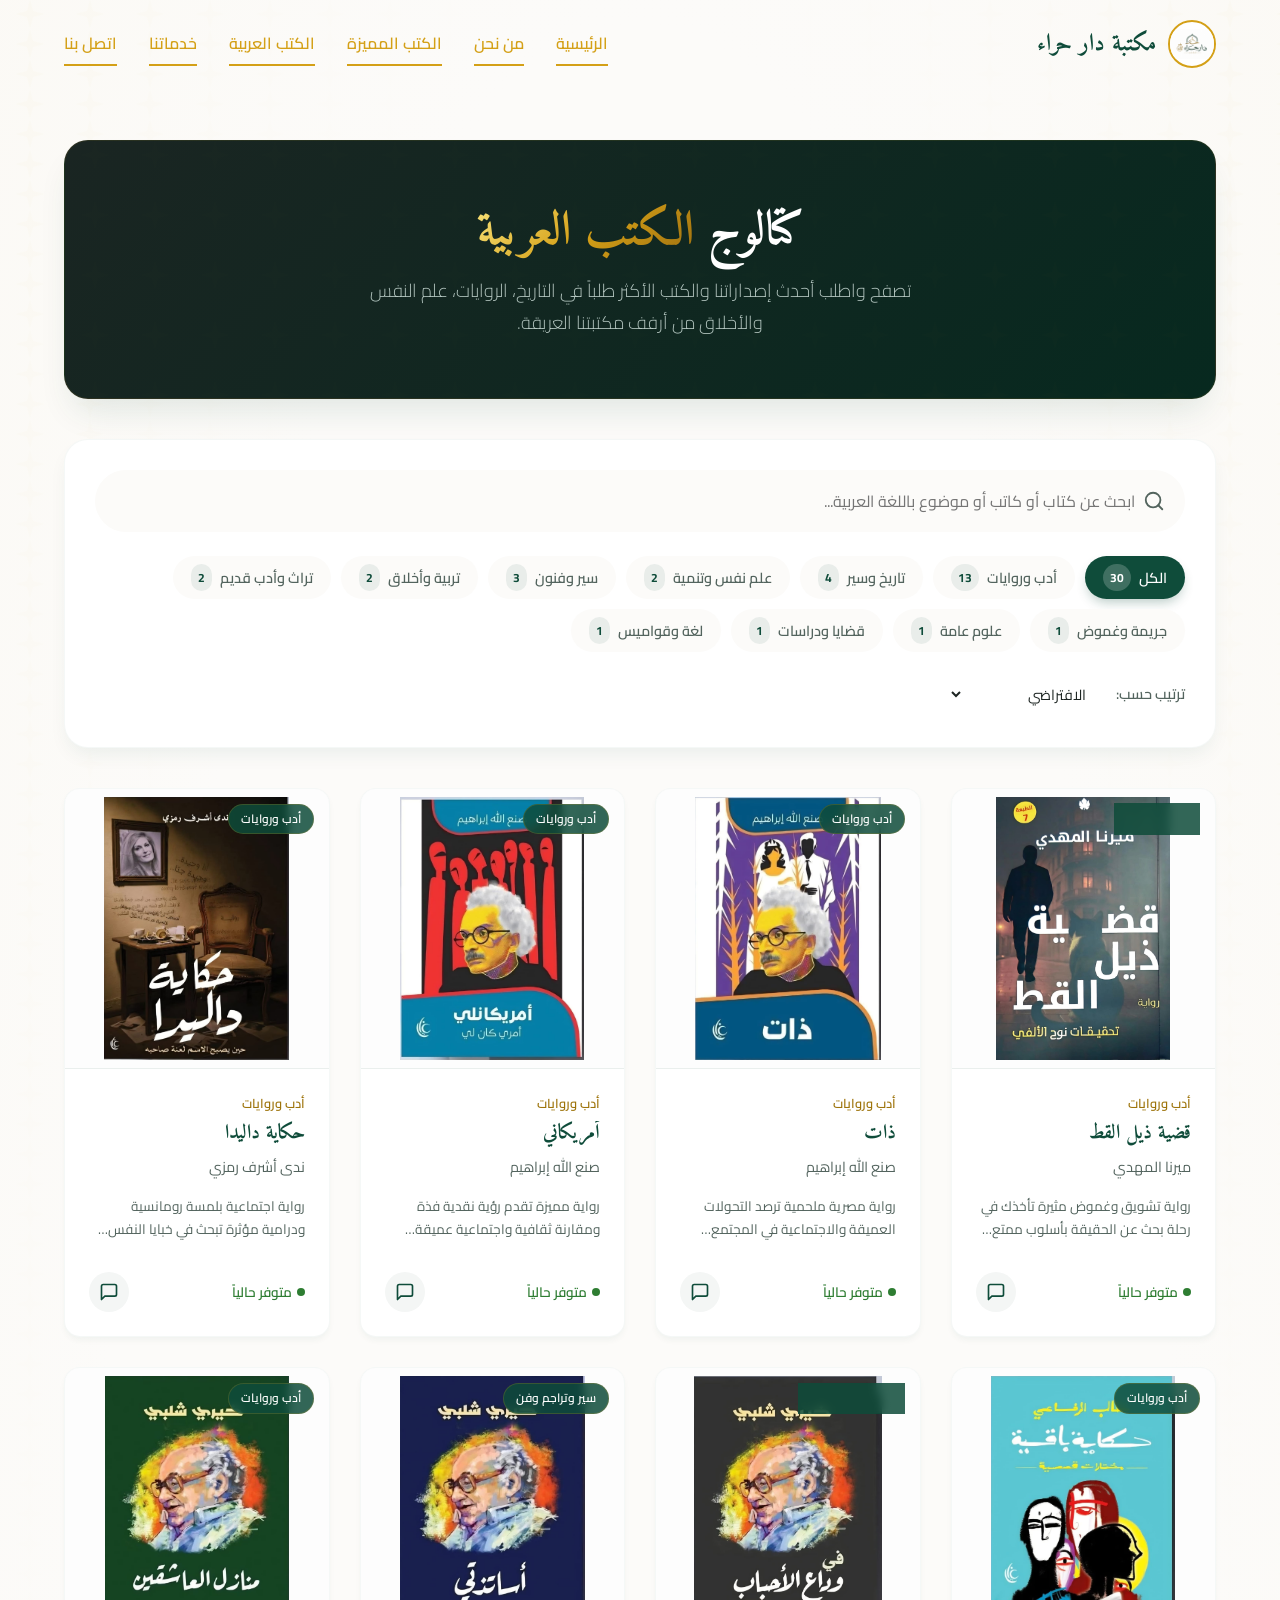
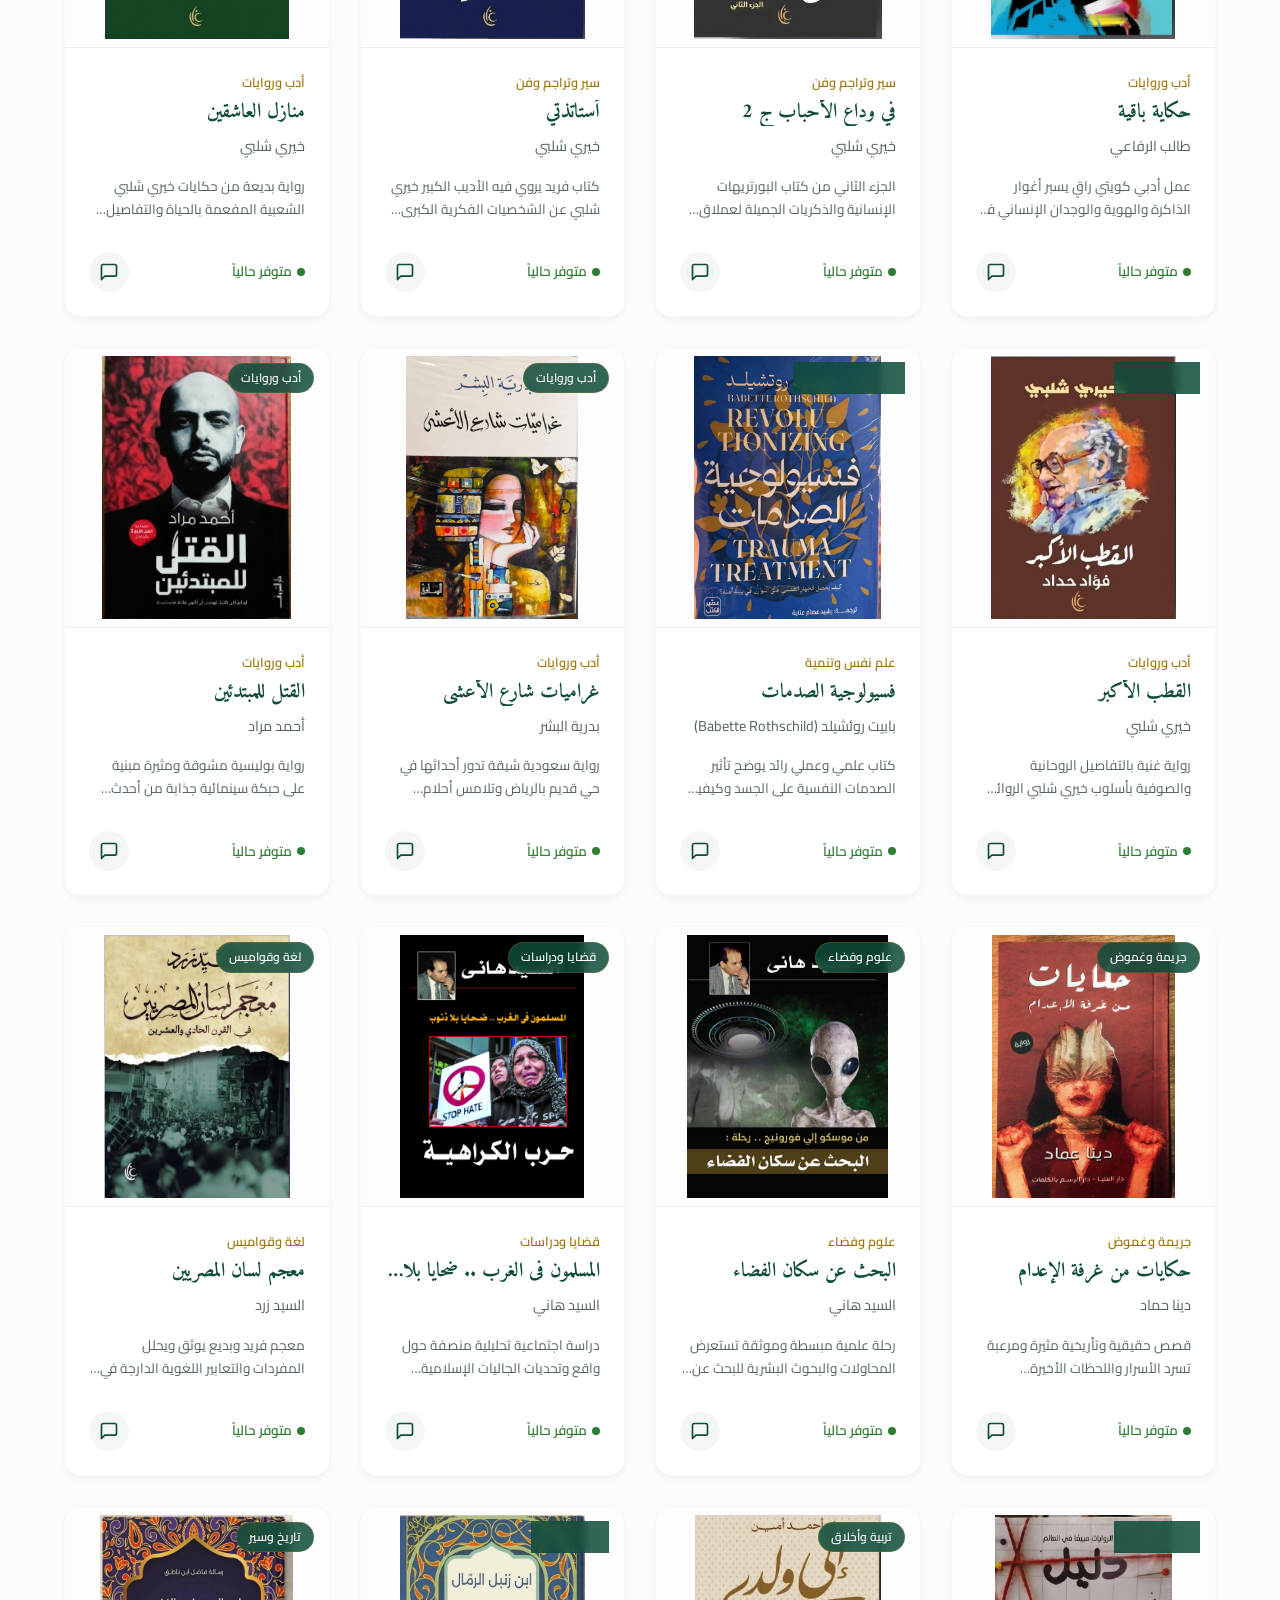
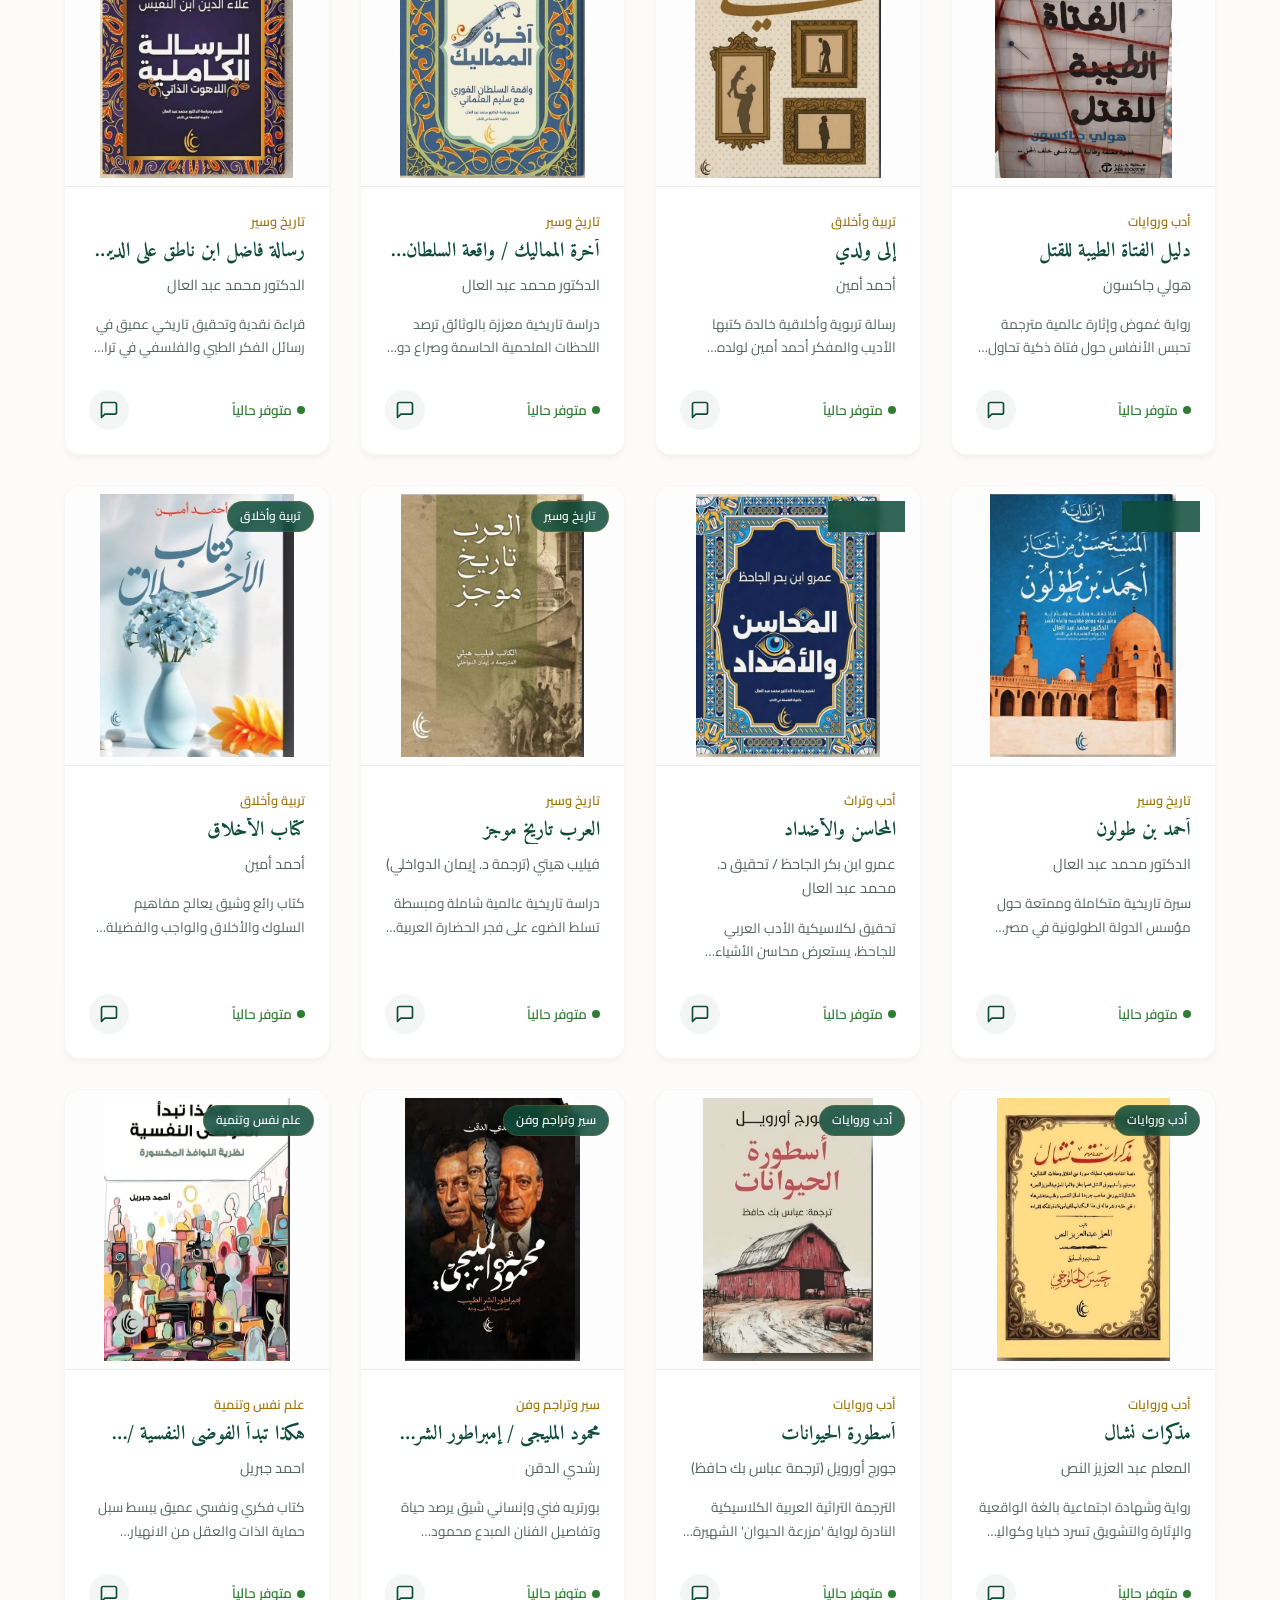
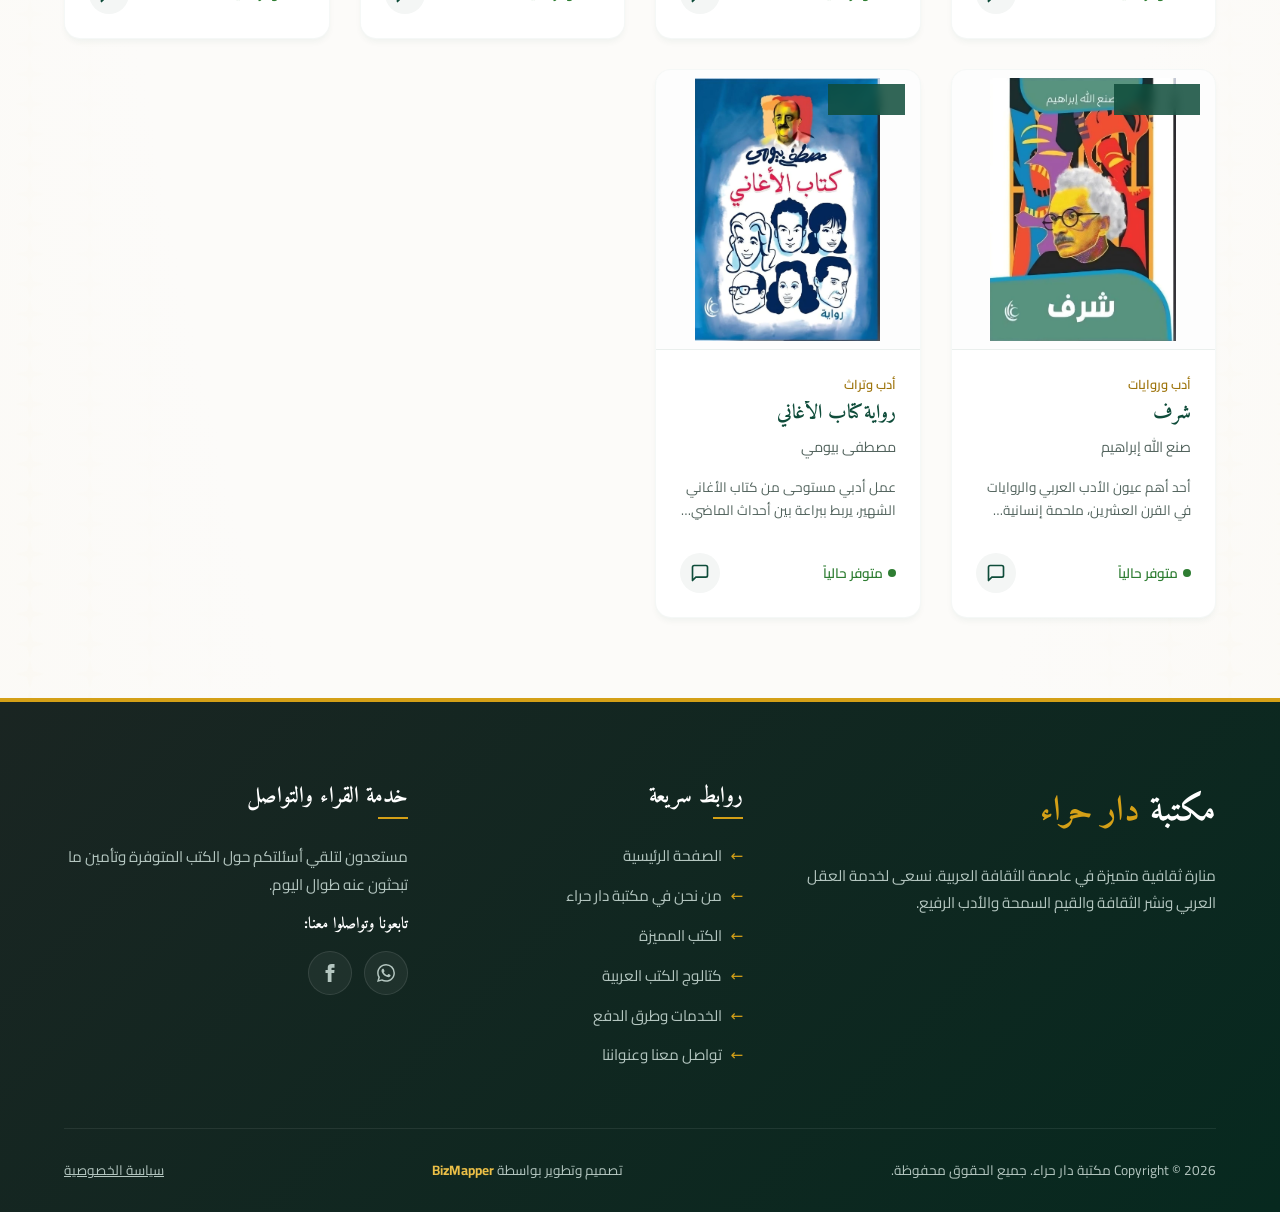
==== arabic-books.html @ 43607f78 "Arabic Book html added" ====
<!DOCTYPE html>
<html lang="ar" dir="rtl">
<head>
  <meta charset="UTF-8">
  <meta name="viewport" content="width=device-width, initial-scale=1.0">
  
  <!-- تحسينات محركات البحث الأساسية (SEO Meta Tags) -->
  <title>كتالوج الكتب العربية | مكتبة دار حراء</title>
  <link rel="canonical" href="https://dar-hara-bookshop.github.io/arabic-books.html" />
  <meta name="description" content="تصفح واطلب أكثر من 30 كتاباً ورواية عربية متميزة من مكتبة دار حراء بوسط القاهرة. ابحث الفئات، وتصفح الإصدارات وسير المماليك وروايات صنع الله إبراهيم وأحمد مراد، واطلبها فوراً عبر واتساب.">
  <meta name="keywords" content="مكتبة دار حراء, كتب عربية, روايات مصرية, كتب تاريخ, كتب علم نفس, عابدين القاهرة, روايات أحمد مراد, كتب صنع الله إبراهيم">
  <meta name="author" content="BizMapper">
  <meta name="robots" content="index, follow">
  
  <!-- روابط الأيقونة المفضلة (Favicons) -->
  <link rel="icon" type="image/svg+xml" href="favicon.svg">
  <link rel="apple-touch-icon" href="favicon.svg">
  
  <!-- روابط مواقع التواصل الاجتماعي (Open Graph) -->
  <meta property="og:type" content="website">
  <meta property="og:title" content="كتالوج الكتب العربية | مكتبة دار حراء">
  <meta property="og:description" content="تصفح واطلب أفضل الكتب والروايات العربية من مكتبة دار حراء بوسط القاهرة. نظام بحث سريع وفلترة تفاعلية.">
  <meta property="og:image" content="Dar-Hara-Bookshop-Logo.jpeg">
  <meta property="og:url" content="https://dar-hara-bookshop.github.io/arabic-books.html">
  <meta property="og:site_name" content="مكتبة دار حراء">
  <meta property="og:locale" content="ar_EG">

  <!-- ربط ملفات التنسيق المخصصة -->
  <link rel="stylesheet" href="assets/css/style.css">
  
  <!-- تنسيقات مخصصة لصفحة كتالوج الكتب -->
  <style>
    /* تنسيقات صفحة الكتالوج الإضافية */
    .catalog-page {
      padding-top: 140px;
      padding-bottom: 80px;
      min-height: 100vh;
    }
    
    /* هيدر الكتالوج */
    .catalog-hero {
      background: var(--dark-gradient);
      color: var(--text-white);
      padding: 60px 0;
      border-radius: var(--border-radius-lg);
      margin-bottom: 40px;
      text-align: center;
      position: relative;
      overflow: hidden;
      box-shadow: var(--shadow-lg);
      border: 1px solid rgba(212, 160, 23, 0.1);
    }
    
    .catalog-hero::before {
      content: '';
      position: absolute;
      inset: 0;
      background-image: url("data:image/svg+xml,%3Csvg xmlns='http://www.w3.org/2000/svg' width='60' height='60' viewBox='0 0 60 60'%3E%3Cpath d='M30 0 L33 11 L44 14 L33 17 L30 28 L27 17 L16 14 L27 11 Z' fill='%23d4a017' fill-opacity='0.02'/%3E%3C/svg%3E");
      opacity: 0.4;
      pointer-events: none;
    }

    .catalog-hero-title {
      font-size: 3rem;
      color: var(--text-white);
      margin-bottom: 12px;
    }

    .catalog-hero-title span {
      background: var(--gold-gradient);
      -webkit-background-clip: text;
      -webkit-text-fill-color: transparent;
    }

    .catalog-hero-desc {
      font-size: 1.15rem;
      color: #B4C6C0;
      max-width: 600px;
      margin: 0 auto;
      font-weight: 300;
    }

    /* صندوق البحث والتحكم */
    .search-filter-section {
      background: var(--bg-card);
      border-radius: var(--border-radius-lg);
      padding: 30px;
      margin-bottom: 40px;
      box-shadow: var(--shadow-md);
      border: 1px solid rgba(15, 76, 58, 0.04);
    }

    .search-box-wrapper {
      position: relative;
      margin-bottom: 24px;
    }

    .search-input {
      width: 100%;
      padding: 16px 50px 16px 20px;
      font-family: var(--font-body);
      font-size: 1rem;
      border-radius: var(--border-radius-full);
      border: 1.5px solid var(--border-color);
      background: var(--bg-main);
      color: var(--text-main);
      transition: var(--transition-smooth);
    }

    .search-input:focus {
      outline: none;
      border-color: var(--primary-color);
      box-shadow: 0 0 0 4px var(--primary-glow);
      background: var(--bg-card);
    }

    .search-icon-svg {
      position: absolute;
      top: 50%;
      right: 20px;
      transform: translateY(-50%);
      color: var(--text-muted);
      pointer-events: none;
      transition: var(--transition-smooth);
    }

    .search-input:focus + .search-icon-svg {
      color: var(--primary-color);
    }

    /* ضوابط الكتالوج */
    .catalog-controls {
      display: flex;
      justify-content: space-between;
      align-items: center;
      flex-wrap: wrap;
      gap: 20px;
    }

    .category-badges-wrapper {
      display: flex;
      flex-wrap: wrap;
      gap: 10px;
      flex-grow: 1;
    }

    .cat-badge-btn {
      background: var(--bg-main);
      border: 1px solid var(--border-color);
      padding: 8px 18px;
      border-radius: var(--border-radius-full);
      font-family: var(--font-body);
      font-size: 0.9rem;
      font-weight: 600;
      cursor: pointer;
      color: var(--text-muted);
      transition: var(--transition-smooth);
      display: flex;
      align-items: center;
      gap: 8px;
    }

    .cat-badge-btn:hover {
      border-color: var(--accent-color);
      color: var(--primary-color);
      background: rgba(212, 160, 23, 0.05);
      transform: translateY(-2px);
    }

    .cat-badge-btn.active {
      background: var(--primary-color);
      color: var(--text-white);
      border-color: var(--primary-color);
      box-shadow: 0 6px 12px -3px rgba(15, 76, 58, 0.3);
    }

    .cat-count {
      font-size: 0.75rem;
      background: rgba(15, 76, 58, 0.08);
      color: var(--primary-color);
      padding: 2px 7px;
      border-radius: var(--border-radius-full);
      font-weight: 700;
      transition: var(--transition-smooth);
    }

    .cat-badge-btn.active .cat-count {
      background: rgba(255, 255, 255, 0.2);
      color: var(--text-white);
    }

    /* ترتيب الفرز */
    .sort-wrapper {
      display: flex;
      align-items: center;
      gap: 10px;
      flex-shrink: 0;
    }

    .sort-label {
      font-size: 0.9rem;
      font-weight: 600;
      color: var(--text-muted);
    }

    .sort-select {
      padding: 8px 16px;
      border-radius: var(--border-radius-full);
      border: 1px solid var(--border-color);
      font-family: var(--font-body);
      font-size: 0.9rem;
      color: var(--text-main);
      background: var(--bg-card);
      cursor: pointer;
      transition: var(--transition-smooth);
    }

    .sort-select:focus {
      outline: none;
      border-color: var(--primary-color);
      box-shadow: 0 0 0 3px var(--primary-glow);
    }

    /* كفرات حقيقية وصور الكتب */
    .book-cover-img {
      width: 100%;
      height: 100%;
      object-fit: contain; /* لعرض كامل غلاف الكتاب دون قص */
      background: #fdfdfd;
      padding: 8px;
      transition: var(--transition-smooth);
    }

    .book-card:hover .book-cover-img {
      transform: scale(1.05) translateY(-2px);
    }

    /* لوحة عدم وجود نتائج */
    .no-results {
      grid-column: 1 / -1;
      text-align: center;
      padding: 80px 20px;
      background: var(--bg-card);
      border-radius: var(--border-radius-lg);
      border: 1.5px dashed var(--border-color);
      display: none;
    }

    .no-results-icon {
      color: var(--accent-color);
      margin-bottom: 20px;
      animation: pulse 2s infinite;
    }

    .no-results-title {
      font-size: 1.6rem;
      color: var(--primary-color);
      margin-bottom: 8px;
    }

    .no-results-desc {
      color: var(--text-muted);
      font-size: 1rem;
      max-width: 400px;
      margin: 0 auto;
    }

    /* تحسين التنقل النشط */
    .header .nav-link[href="arabic-books.html"] {
      color: var(--accent-color);
    }
    
    .header.scrolled .nav-link[href="arabic-books.html"] {
      color: var(--primary-color);
    }

    @keyframes pulse {
      0% { transform: scale(1); opacity: 0.8; }
      50% { transform: scale(1.08); opacity: 1; }
      100% { transform: scale(1); opacity: 0.8; }
    }

    @media (max-width: 768px) {
      .catalog-page {
        padding-top: 110px;
      }
      .catalog-hero-title {
        font-size: 2.2rem;
      }
      .catalog-controls {
        flex-direction: column;
        align-items: stretch;
      }
      .sort-wrapper {
        justify-content: space-between;
      }
      .search-filter-section {
        padding: 20px;
      }
    }
  </style>
</head>
<body>

  <!-- مؤشر القراءة العلوي -->
  <div id="scroll-indicator" aria-hidden="true"></div>

  <!-- الهيدر والنافبار اللاصق (scrolled افتراضياً للثبات في الصفحات الفرعية) -->
  <header class="header scrolled" id="main-header">
    <div class="container nav-container">
      
      <!-- شعار واسم المكتبة -->
      <a href="index.html" class="logo-wrapper" aria-label="مكتبة دار حراء - الصفحة الرئيسية">
        <img src="Dar-Hara-Bookshop-Logo.jpeg" alt="شعار مكتبة دار حراء" class="logo-img" width="40" height="40">
        <span class="logo-text" style="font-size: 1.5rem; color: var(--primary-color);">مكتبة دار حراء</span>
      </a>
      
      <!-- قائمة التنقل لسطح المكتب -->
      <nav class="nav-menu" aria-label="القائمة الرئيسية">
        <a href="index.html#hero" class="nav-link">الرئيسية</a>
        <a href="index.html#about" class="nav-link">من نحن</a>
        <a href="index.html#books" class="nav-link">الكتب المميزة</a>
        <a href="arabic-books.html" class="nav-link active">الكتب العربية</a>
        <a href="index.html#services" class="nav-link">خدماتنا</a>
        <a href="index.html#contact" class="nav-link">اتصل بنا</a>
      </nav>
      
      <!-- زر همبرغر للموبايل -->
      <button class="mobile-toggle" aria-label="فتح قائمة التنقل" aria-controls="mobile-menu" aria-expanded="false">
        <span style="background: var(--primary-color);"></span>
        <span style="background: var(--primary-color);"></span>
        <span style="background: var(--primary-color);"></span>
      </button>
      
    </div>
  </header>

  <!-- قائمة الموبايل المنبثقة (Overlay Menu) -->
  <div class="mobile-nav-overlay" id="mobile-menu" aria-hidden="true">
    <nav class="mobile-nav-menu" aria-label="قائمة الموبايل">
      <a href="index.html#hero" class="mobile-nav-link">الرئيسية</a>
      <a href="index.html#about" class="mobile-nav-link">من نحن</a>
      <a href="index.html#books" class="mobile-nav-link">الكتب المميزة</a>
      <a href="arabic-books.html" class="mobile-nav-link active" style="color: var(--accent-light);">الكتب العربية</a>
      <a href="index.html#services" class="mobile-nav-link">خدماتنا</a>
      <a href="index.html#contact" class="mobile-nav-link">اتصل بنا</a>
    </nav>
  </div>

  <!-- المحتوى الرئيسي للكتالوج -->
  <main class="catalog-page">
    <div class="container">
      
      <!-- بنر واجهة الكتالوج الفخمة -->
      <section class="catalog-hero">
        <h1 class="catalog-hero-title">كتالوج <span>الكتب العربية</span></h1>
        <p class="catalog-hero-desc">تصفح واطلب أحدث إصداراتنا والكتب الأكثر طلباً في التاريخ، الروايات، علم النفس والأخلاق من أرفف مكتبتنا العريقة.</p>
      </section>

      <!-- أداة البحث والفلترة الذكية -->
      <section class="search-filter-section">
        
        <!-- حقل البحث النصي الفوري -->
        <div class="search-box-wrapper">
          <input type="text" id="catalog-search" class="search-input" placeholder="ابحث عن كتاب أو كاتب أو موضوع باللغة العربية...">
          <svg class="search-icon-svg" width="22" height="22" viewBox="0 0 24 24" fill="none" stroke="currentColor" stroke-width="2" stroke-linecap="round" stroke-linejoin="round" aria-hidden="true">
            <circle cx="11" cy="11" r="8"></circle>
            <line x1="21" y1="21" x2="16.65" y2="16.65"></line>
          </svg>
        </div>

        <!-- أزرار التصنيفات والفرز -->
        <div class="catalog-controls">
          
          <!-- تصنيفات ذكية وبها عدادات الكتب -->
          <div class="category-badges-wrapper" id="category-filter-buttons">
            <!-- سيتم توليد أزرار التصنيف ديناميكياً لتحديث عدادات الكتب -->
          </div>

          <!-- قائمة الفرز والترتيب -->
          <div class="sort-wrapper">
            <label for="catalog-sort" class="sort-label">ترتيب حسب:</label>
            <select id="catalog-sort" class="sort-select">
              <option value="default">الافتراضي</option>
              <option value="title-asc">اسم الكتاب (أ - ي)</option>
              <option value="author-asc">اسم الكاتب (أ - ي)</option>
            </select>
          </div>

        </div>

      </section>

      <!-- شبكة عرض الكتب -->
      <section class="books-grid" id="catalog-books-grid">
        <!-- سيتم توليد وتعبئة كروت الكتب ديناميكياً ببرمجة جافاسكريبت فخمة وسريعة -->
        
        <!-- كارت عدم وجود نتائج -->
        <div class="no-results" id="catalog-no-results">
          <div class="no-results-icon" aria-hidden="true">
            <svg width="64" height="64" viewBox="0 0 24 24" fill="none" stroke="currentColor" stroke-width="1.5" stroke-linecap="round" stroke-linejoin="round">
              <circle cx="12" cy="12" r="10"></circle>
              <line x1="8" y1="12" x2="16" y2="12"></line>
            </svg>
          </div>
          <h3 class="no-results-title">لم نجد أي كتب تطابق بحثك!</h3>
          <p class="no-results-desc">جرب تعديل الكلمات البحثية أو اختر قسماً آخر للتصفح، أو تواصل معنا مباشرة لتوفير الكتاب المفقود فوراً.</p>
        </div>

      </section>

    </div>
  </main>

  <!-- التذييل (Footer) -->
  <footer class="footer">
    <div class="container">
      
      <div class="footer-grid">
        
        <!-- معلومات الهوية والشعار -->
        <div>
          <div class="footer-logo-wrapper">
            <span class="footer-logo-text">مكتبة <span>دار حراء</span></span>
          </div>
          <p class="footer-desc">منارة ثقافية متميزة في عاصمة الثقافة العربية. نسعى لخدمة العقل العربي ونشر الثقافة والقيم السمحة والأدب الرفيع.</p>
        </div>
        
        <!-- الروابط السريعة المباشرة -->
        <div>
          <h3 class="footer-title">روابط سريعة</h3>
          <nav class="footer-links" aria-label="روابط التذييل">
            <a href="index.html#hero" class="footer-link">الصفحة الرئيسية</a>
            <a href="index.html#about" class="footer-link">من نحن في مكتبة دار حراء</a>
            <a href="index.html#books" class="footer-link">الكتب المميزة</a>
            <a href="arabic-books.html" class="footer-link">كتالوج الكتب العربية</a>
            <a href="index.html#services" class="footer-link">الخدمات وطرق الدفع</a>
            <a href="index.html#contact" class="footer-link">تواصل معنا وعنواننا</a>
          </nav>
        </div>
        
        <!-- بيانات الدعم وروابط التواصل -->
        <div>
          <h3 class="footer-title">خدمة القراء والتواصل</h3>
          <p class="footer-desc" style="margin-bottom: 16px;">مستعدون لتلقي أسئلتكم حول الكتب المتوفرة وتأمين ما تبحثون عنه طوال اليوم.</p>
          <div class="footer-social-wrapper">
            <h4>تابعونا وتواصلوا معنا:</h4>
            <div class="footer-social-links">
              <a href="https://wa.me/201001170332?text=السلام%20عليكم%20مكتبة%20دار%20حراء" class="footer-social-btn" aria-label="تواصل معنا عبر واتساب" target="_blank" rel="noopener">
                <svg width="18" height="18" viewBox="0 0 24 24" fill="currentColor"><path d="M17.472 14.382c-.297-.149-1.758-.867-2.03-.967-.273-.099-.471-.148-.67.15-.197.297-.767.966-.94 1.164-.173.199-.347.223-.644.075-.297-.15-1.255-.463-2.39-1.475-.883-.788-1.48-1.761-1.653-2.059-.173-.297-.018-.458.13-.606.134-.133.298-.347.446-.52.149-.174.198-.298.298-.497.099-.198.05-.371-.025-.52-.075-.149-.669-1.612-.916-2.207-.242-.579-.487-.5-.669-.51-.173-.008-.371-.01-.57-.01-.198 0-.52.074-.792.372-.272.297-1.04 1.016-1.04 2.479 0 1.462 1.065 2.875 1.213 3.074.149.198 2.096 3.2 5.077 4.487.709.306 1.262.489 1.694.625.712.227 1.36.195 1.871.118.571-.085 1.758-.719 2.006-1.413.248-.694.248-1.289.173-1.413-.074-.124-.272-.198-.57-.347m-5.421 7.403h-.004a9.87 9.87 0 01-5.031-1.378l-.361-.214-3.741.982.998-3.648-.235-.374a9.86 9.86 0 01-1.51-5.26c.001-5.45 4.436-9.884 9.888-9.884 2.64 0 5.122 1.03 6.988 2.898a9.825 9.825 0 012.893 6.994c-.003 5.45-4.437 9.884-9.885 9.884m8.413-18.297A11.815 11.815 0 0012.05 0C5.495 0 .16 5.335.157 11.892c0 2.096.547 4.142 1.588 5.945L0 24l6.335-1.662c1.746.953 3.71 1.455 5.703 1.458h.005c6.554 0 11.89-5.335 11.893-11.893a11.821 11.821 0 00-3.48-8.413z"/></svg>
              </a>
              <a href="https://www.facebook.com/profile.php?id=100063673583461" class="footer-social-btn" aria-label="تابعنا على صفحة فيسبوك" target="_blank" rel="noopener">
                <svg width="18" height="18" viewBox="0 0 24 24" fill="currentColor"><path d="M9 8h-3v4h3v12h5v-12h3.642l.358-4h-4v-1.667c0-.955.192-1.333 1.115-1.333h2.885v-5h-3.808c-3.596 0-5.192 1.583-5.192 4.615v3.385z"/></svg>
              </a>
            </div>
          </div>
        </div>
        
      </div>
      
      <!-- شريط الحقوق السفلي والتوقيع -->
      <div class="footer-bottom">
        <p>Copyright &copy; 2026 مكتبة دار حراء. جميع الحقوق محفوظة.</p>
        <p class="developer-signature">تصميم وتطوير بواسطة <a href="https://bizmapper.github.io" target="_blank" rel="noopener">BizMapper</a></p>
        <p><a href="privacy-policy.html" style="color: #B4C6C0; text-decoration: underline;">سياسة الخصوصية</a></p>
      </div>
      
    </div>
  </footer>

  <!-- ربط ملفات البرمجة المخصصة -->
  <script src="assets/js/main.js"></script>

  <!-- الكود البرمجي الخاص بالكتالوج التفاعلي وإدراج البيانات -->
  <script>
    document.addEventListener('DOMContentLoaded', () => {
      // 1. مصفوفة البيانات الضخمة التي تحتوي على الـ 30 كتاباً
      const booksData = [
        {
          id: 1,
          title: "قضية ذيل القط",
          author: "ميرنا المهدي",
          image: "Arabic Books/Arabic_book (1).jpeg",
          category: "literature",
          categoryLabel: "أدب وروايات",
          theme: "blue",
          desc: "رواية تشويق وغموض مثيرة تأخذك في رحلة بحث عن الحقيقة بأسلوب ممتع ولغة غنية."
        },
        {
          id: 10,
          title: "ذات",
          author: "صنع الله إبراهيم",
          image: "Arabic Books/Arabic_book (10).jpeg",
          category: "literature",
          categoryLabel: "أدب وروايات",
          theme: "emerald",
          desc: "رواية مصرية ملحمية ترصد التحولات العميقة والاجتماعية في المجتمع المصري بأسلوب روائي عبقري."
        },
        {
          id: 11,
          title: "أمريكاني",
          author: "صنع الله إبراهيم",
          image: "Arabic Books/Arabic_book (11).jpeg",
          category: "literature",
          categoryLabel: "أدب وروايات",
          theme: "blue",
          desc: "رواية مميزة تقدم رؤية نقدية فذة ومقارنة ثقافية واجتماعية عميقة تلامس الفكر المعاصر."
        },
        {
          id: 12,
          title: "حكاية داليدا",
          author: "ندى أشرف رمزي",
          category: "literature",
          image: "Arabic Books/Arabic_book (12).jpeg",
          categoryLabel: "أدب وروايات",
          theme: "red",
          desc: "رواية اجتماعية بلمسة رومانسية ودرامية مؤثرة تبحث في خبايا النفس والعلاقات الإنسانية."
        },
        {
          id: 13,
          title: "حكاية باقية",
          author: "طالب الرفاعي",
          image: "Arabic Books/Arabic_book (13).jpeg",
          category: "literature",
          categoryLabel: "أدب وروايات",
          theme: "emerald",
          desc: "عمل أدبي كويتي راقٍ يسبر أغوار الذاكرة والهوية والوجدان الإنساني في عالم متسارع التغير."
        },
        {
          id: 14,
          title: "في وداع الأحباب ج 2",
          author: "خيري شلبي",
          image: "Arabic Books/Arabic_book (14).jpeg",
          category: "biography",
          categoryLabel: "سير وتراجم وفن",
          theme: "gold",
          desc: "الجزء الثاني من كتاب البورتريهات الإنسانية والذكريات الجميلة لعملاق الرواية المصرية خيري شلبي."
        },
        {
          id: 15,
          title: "أستاتذتي",
          author: "خيري شلبي",
          image: "Arabic Books/Arabic_book (15).jpeg",
          category: "biography",
          categoryLabel: "سير وتراجم وفن",
          theme: "gold",
          desc: "كتاب فريد يروي فيه الأديب الكبير خيري شلبي عن الشخصيات الفكرية الكبرى التي أثرت في مسيرته."
        },
        {
          id: 16,
          title: "منازل العاشقين",
          author: "خيري شلبي",
          image: "Arabic Books/Arabic_book (16).jpeg",
          category: "literature",
          categoryLabel: "أدب وروايات",
          theme: "blue",
          desc: "رواية بديعة من حكايات خيري شلبي الشعبية المفعمة بالحياة والتفاصيل المصرية الحافلة بالبهجة والصدق."
        },
        {
          id: 17,
          title: "القطب الأكبر",
          author: "خيري شلبي",
          image: "Arabic Books/Arabic_book (17).jpeg",
          category: "literature",
          categoryLabel: "أدب وروايات",
          theme: "emerald",
          desc: "رواية غنية بالتفاصيل الروحانية والصوفية بأسلوب خيري شلبي الروائي الفريد والمميز."
        },
        {
          id: 18,
          title: "فسيولوجية الصدمات",
          author: "بابيت روئشيلد (Babette Rothschild)",
          image: "Arabic Books/Arabic_book (18).jpeg",
          category: "psychology",
          categoryLabel: "علم نفس وتنمية",
          theme: "red",
          desc: "كتاب علمي وعملي رائد يوضح تأثير الصدمات النفسية على الجسد وكيفية فك شفرتها والتعافي التام منها."
        },
        {
          id: 19,
          title: "غراميات شارع الأعشى",
          author: "بدرية البشر",
          image: "Arabic Books/Arabic_book (19).jpeg",
          category: "literature",
          categoryLabel: "أدب وروايات",
          theme: "blue",
          desc: "رواية سعودية شيقة تدور أحداثها في حي قديم بالرياض وتلامس أحلام وتحديات الفتيات في السبعينيات."
        },
        {
          id: 20,
          title: "القتل للمبتدئين",
          author: "أحمد مراد",
          image: "Arabic Books/Arabic_book (20).jpeg",
          category: "literature",
          categoryLabel: "أدب وروايات",
          theme: "red",
          desc: "رواية بوليسية مشوقة ومثيرة مبنية على حبكة سينمائية جذابة من أحدث إصدارات الكاتب الشهير أحمد مراد."
        },
        {
          id: 21,
          title: "حكايات من غرفة الإعدام",
          author: "دينا حماد",
          image: "Arabic Books/Arabic_book (21).jpeg",
          category: "crime",
          categoryLabel: "جريمة وغموض",
          theme: "red",
          desc: "قصص حقيقية وتأريخية مثيرة ومرعبة تسرد الأسرار واللحظات الأخيرة للمحكومين خلف الجدران المظلمة."
        },
        {
          id: 22,
          title: "البحث عن سكان الفضاء",
          author: "السيد هاني",
          image: "Arabic Books/Arabic_book (22).jpeg",
          category: "science",
          categoryLabel: "علوم وفضاء",
          theme: "blue",
          desc: "رحلة علمية مبسطة وموثقة تستعرض المحاولات والبحوث البشرية للبحث عن حضارات وحياة خارج الأرض."
        },
        {
          id: 23,
          title: "المسلمون فى الغرب .. ضحايا بلا ذنوب",
          author: "السيد هاني",
          image: "Arabic Books/Arabic_book (23).jpeg",
          category: "studies",
          categoryLabel: "قضايا ودراسات",
          theme: "emerald",
          desc: "دراسة اجتماعية تحليلية منصفة حول واقع وتحديات الجاليات الإسلامية المعاصرة في المجتمعات الغربية."
        },
        {
          id: 24,
          title: "معجم لسان المصريين",
          author: "السيد زرد",
          image: "Arabic Books/Arabic_book (24).jpeg",
          category: "language",
          categoryLabel: "لغة وقواميس",
          theme: "gold",
          desc: "معجم فريد وبديع يوثق ويحلل المفردات والتعابير اللغوية الدارجة في الشارع المصري وأصولها الفصحى."
        },
        {
          id: 25,
          title: "دليل الفتاة الطيبة للقتل",
          author: "هولي جاكسون",
          image: "Arabic Books/Arabic_book (25).jpeg",
          category: "literature",
          categoryLabel: "أدب وروايات",
          theme: "red",
          desc: "رواية غموض وإثارة عالمية مترجمة تحبس الأنفاس حول فتاة ذكية تحاول كشف خبايا جريمة قديمة معقدة."
        },
        {
          id: 26,
          title: "إلى ولدي",
          author: "أحمد أمين",
          image: "Arabic Books/Arabic_book (26).jpeg",
          category: "ethics",
          categoryLabel: "تربية وأخلاق",
          theme: "emerald",
          desc: "رسالة تربوية وأخلاقية خالدة كتبها الأديب والمفكر أحمد أمين لولده لتكون دستوراً إنسانياً هادياً في الحياة."
        },
        {
          id: 27,
          title: "أخرة المماليك / واقعة السلطان الغوري مع سليم العثماني",
          author: "الدكتور محمد عبد العال",
          image: "Arabic Books/Arabic_book (27).jpeg",
          category: "history",
          categoryLabel: "تاريخ وسير",
          theme: "gold",
          desc: "دراسة تاريخية معززة بالوثائق ترصد اللحظات الملحمية الحاسمة وصراع دولة المماليك مع العثمانيين بمصر."
        },
        {
          id: 28,
          title: "رسالة فاضل ابن ناطق على الدين ابن النفس",
          author: "الدكتور محمد عبد العال",
          image: "Arabic Books/Arabic_book (28).jpeg",
          category: "history",
          categoryLabel: "تاريخ وسير",
          theme: "gold",
          desc: "قراءة نقدية وتحقيق تاريخي عميق في رسائل الفكر الطبي والفلسفي في تراث العلماء الأوائل."
        },
        {
          id: 29,
          title: "أحمد بن طولون",
          author: "الدكتور محمد عبد العال",
          image: "Arabic Books/Arabic_book (29).jpeg",
          category: "history",
          categoryLabel: "تاريخ وسير",
          theme: "gold",
          desc: "سيرة تاريخية متكاملة وممتعة حول مؤسس الدولة الطولونية في مصر وأعظم أعماله المعمارية والحضارية."
        },
        {
          id: 30,
          title: "المحاسن والأضداد",
          author: "عمرو ابن بكر الجاحظ / تحقيق د. محمد عبد العال",
          image: "Arabic Books/Arabic_book (30).jpeg",
          category: "classics",
          categoryLabel: "أدب وتراث",
          theme: "emerald",
          desc: "تحقيق لكلاسيكية الأدب العربي للجاحظ، يستعرض محاسن الأشياء والمواقف ومساوئها بأسلوب لغوي ساحر."
        },
        {
          id: 31,
          title: "العرب تاريخ موجز",
          author: "فيليب هيتي (ترجمة د. إيمان الدواخلي)",
          image: "Arabic Books/Arabic_book (31).jpeg",
          category: "history",
          categoryLabel: "تاريخ وسير",
          theme: "gold",
          desc: "دراسة تاريخية عالمية شاملة ومبسطة تسلط الضوء على فجر الحضارة العربية وأثرها الفكري التراكمي."
        },
        {
          id: 32,
          title: "كتاب الأخلاق",
          author: "أحمد أمين",
          image: "Arabic Books/Arabic_book (32).jpeg",
          category: "ethics",
          categoryLabel: "تربية وأخلاق",
          theme: "emerald",
          desc: "كتاب رائع وشيق يعالج مفاهيم السلوك والأخلاق والواجب والفضيلة في الحياة اليومية بلمسة تربوية فذة."
        },
        {
          id: 33,
          title: "مذكرات نشال",
          author: "المعلم عبد العزيز النص",
          image: "Arabic Books/Arabic_book (33).jpeg",
          category: "literature",
          categoryLabel: "أدب وروايات",
          theme: "blue",
          desc: "رواية وشهادة اجتماعية بالغة الواقعية والإثارة والتشويق تسرد خبايا وكواليس غريبة من العالم السفلي."
        },
        {
          id: 34,
          title: "أسطورة الحيوانات",
          author: "جورج أورويل (ترجمة عباس بك حافظ)",
          image: "Arabic Books/Arabic_book (34).jpeg",
          category: "literature",
          categoryLabel: "أدب وروايات",
          theme: "red",
          desc: "الترجمة التراثية العربية الكلاسيكية النادرة لرواية 'مزرعة الحيوان' الشهيرة والمعبرة عن الصراعات السياسية."
        },
        {
          id: 35,
          title: "محمود المليجي / إمبراطور الشر الطيب",
          author: "رشدي الدقن",
          image: "Arabic Books/Arabic_book (35).jpeg",
          category: "biography",
          categoryLabel: "سير وتراجم وفن",
          theme: "gold",
          desc: "بورتريه فني وإنساني شيق يرصد حياة وتفاصيل الفنان المبدع محمود المليجي الملقب بأنطوني كوين العرب."
        },
        {
          id: 36,
          title: "هكذا تبدأ الفوضى النفسية / نظرية النوافذ المكسورة",
          author: "احمد جبريل",
          image: "Arabic Books/Arabic_book (36).jpeg",
          category: "psychology",
          categoryLabel: "علم نفس وتنمية",
          theme: "red",
          desc: "كتاب فكري ونفسي عميق يبسط سبل حماية الذات والعقل من الانهيار النفسي المترتب على إهمال التفاصيل."
        },
        {
          id: 37,
          title: "شرف",
          author: "صنع الله إبراهيم",
          image: "Arabic Books/Arabic_book (37).jpeg",
          category: "literature",
          categoryLabel: "أدب وروايات",
          theme: "emerald",
          desc: "أحد أهم عيون الأدب العربي والروايات في القرن العشرين، ملحمة إنسانية واجتماعية حابسة للأنفاس."
        },
        {
          id: 38,
          title: "رواية كتاب الأغاني",
          author: "مصطفى بيومي",
          image: "Arabic Books/Arabic_book (38).jpeg",
          category: "classics",
          categoryLabel: "أدب وتراث",
          theme: "gold",
          desc: "عمل أدبي مستوحى من كتاب الأغاني الشهير، يربط ببراعة بين أحداث الماضي ورؤية معاصرة مشوقة."
        }
      ];

      // 2. العناصر المحددة بالصفحة للتحكم بها
      const searchInput = document.getElementById('catalog-search');
      const sortSelect = document.getElementById('catalog-sort');
      const filterButtonsContainer = document.getElementById('category-filter-buttons');
      const booksGrid = document.getElementById('catalog-books-grid');
      const noResultsCard = document.getElementById('catalog-no-results');

      let currentSearchQuery = '';
      let currentCategory = 'all';
      let currentSort = 'default';

      // 3. احتساب عدادات الكتب وبناء أزرار الفلترة ديناميكياً
      function buildCategoryFilters() {
        const counts = { all: booksData.length };
        
        booksData.forEach(book => {
          counts[book.category] = (counts[book.category] || 0) + 1;
        });

        const categories = [
          { key: 'all', label: 'الكل' },
          { key: 'literature', label: 'أدب وروايات' },
          { key: 'history', label: 'تاريخ وسير' },
          { key: 'psychology', label: 'علم نفس وتنمية' },
          { key: 'biography', label: 'سير وفنون' },
          { key: 'ethics', label: 'تربية وأخلاق' },
          { key: 'classics', label: 'تراث وأدب قديم' },
          { key: 'crime', label: 'جريمة وغموض' },
          { key: 'science', label: 'علوم عامة' },
          { key: 'studies', label: 'قضايا ودراسات' },
          { key: 'language', label: 'لغة وقواميس' }
        ];

        // فلترة الأقسام التي تملك كتباً فقط لتجنب إظهار فئة فارغة
        const activeCategories = categories.filter(cat => cat.key === 'all' || (counts[cat.key] && counts[cat.key] > 0));

        filterButtonsContainer.innerHTML = activeCategories.map(cat => `
          <button class="cat-badge-btn ${cat.key === currentCategory ? 'active' : ''}" data-category="${cat.key}">
            <span>${cat.label}</span>
            <span class="cat-count">${counts[cat.key] || 0}</span>
          </button>
        `).join('');

        // إضافة مستمعي الأحداث للأزرار الجديدة
        filterButtonsContainer.querySelectorAll('.cat-badge-btn').forEach(btn => {
          btn.addEventListener('click', () => {
            filterButtonsContainer.querySelectorAll('.cat-badge-btn').forEach(b => b.classList.remove('active'));
            btn.classList.add('active');
            currentCategory = btn.getAttribute('data-category');
            renderCatalog();
          });
        });
      }

      // 4. دالة عرض وتصفية الكتب وتطبيق السورت
      function renderCatalog() {
        // تصفية الفئات والبحث
        let filteredBooks = booksData.filter(book => {
          const matchesCategory = currentCategory === 'all' || book.category === currentCategory;
          const searchString = `${book.title} ${book.author} ${book.categoryLabel} ${book.desc}`.toLowerCase();
          const matchesSearch = searchString.includes(currentSearchQuery.toLowerCase());
          return matchesCategory && matchesSearch;
        });

        // تطبيق الفرز
        if (currentSort === 'title-asc') {
          filteredBooks.sort((a, b) => a.title.localeCompare(b.title, 'ar'));
        } else if (currentSort === 'author-asc') {
          filteredBooks.sort((a, b) => a.author.localeCompare(b.author, 'ar'));
        } else {
          // الترتيب الافتراضي (حسب الـ ID في مصفوفتنا)
          filteredBooks.sort((a, b) => a.id - b.id);
        }

        // إخفاء كل الكروت الحالية عدا كارت عدم وجود نتائج
        const currentCards = booksGrid.querySelectorAll('.book-card');
        currentCards.forEach(c => c.remove());

        // في حال عدم وجود نتائج
        if (filteredBooks.length === 0) {
          noResultsCard.style.display = 'block';
        } else {
          noResultsCard.style.display = 'none';

          // توليد الكروت وعرضها
          filteredBooks.forEach(book => {
            const cardElement = document.createElement('article');
            cardElement.className = 'book-card';
            cardElement.setAttribute('data-category', book.category);
            
            // الترميز المناسب للواتساب
            const whatsappText = encodeURIComponent(`السلام عليكم مكتبة دار حراء، أود طلب كتاب "${book.title}" للكاتب "${book.author}"`);
            
            cardElement.innerHTML = `
              <div class="book-cover-container">
                <span class="book-badge">${book.categoryLabel}</span>
                <!-- غلاف حقيقي مع خاصيةonerror للتحول التلقائي للغلاف الافتراضي الجمالي في حال غياب الصورة -->
                <img src="${book.image}" alt="غلاف كتاب ${book.title}" class="book-cover-img" onerror="this.style.display='none'; this.nextElementSibling.style.display='flex';" loading="lazy">
                
                <div class="book-cover-mock theme-${book.theme || 'emerald'}" style="display: none; width: 170px; height: 230px; margin: auto;">
                  <div class="mock-logo">مكتبة دار حراء</div>
                  <div class="mock-title" style="font-size: 1.1rem;">${book.title}</div>
                  <div class="mock-author">${book.author}</div>
                </div>
              </div>
              <div class="book-details">
                <span class="book-category">${book.categoryLabel}</span>
                <h3 class="book-title" title="${book.title}">${book.title}</h3>
                <p class="book-author-text">${book.author}</p>
                <p class="book-desc-text" style="font-size: 0.85rem; color: var(--text-muted); margin-bottom: 15px; display: -webkit-box; -webkit-line-clamp: 2; -webkit-box-orient: vertical; overflow: hidden;" title="${book.desc}">${book.desc}</p>
                <div class="book-price-row">
                  <span class="book-availability">متوفر حالياً</span>
                  <a href="https://wa.me/201001170332?text=${whatsappText}" class="book-action-btn" aria-label="اطلب كتاب ${book.title} عبر واتساب" target="_blank" rel="noopener">
                    <svg width="20" height="20" viewBox="0 0 24 24" fill="none" stroke="currentColor" stroke-width="2" stroke-linecap="round" stroke-linejoin="round">
                      <path d="M21 15a2 2 0 0 1-2 2H7l-4 4V5a2 2 0 0 1 2-2h14a2 2 0 0 1 2 2z"/>
                    </svg>
                  </a>
                </div>
              </div>
            `;
            
            booksGrid.appendChild(cardElement);
          });

          // تفعيل أنيميشن التمرير (IntersectionObserver) للكروت المولدة حديثاً
          initializeScrollReveal();
        }
      }

      // 5. محرك أنيميشن التمرير الفخم للكروت المولدة
      function initializeScrollReveal() {
        const generatedCards = booksGrid.querySelectorAll('.book-card');
        
        generatedCards.forEach(card => {
          card.style.opacity = '0';
          card.style.transform = 'translateY(20px)';
          card.style.transition = 'opacity 0.6s cubic-bezier(0.4, 0, 0.2, 1), transform 0.6s cubic-bezier(0.4, 0, 0.2, 1)';
        });

        const revealObserver = new IntersectionObserver((entries, observer) => {
          entries.forEach((entry, index) => {
            if (entry.isIntersecting) {
              // تأثير زمني متدرج خفيف (Staggered Animation)
              setTimeout(() => {
                entry.target.style.opacity = '1';
                entry.target.style.transform = 'translateY(0)';
              }, index * 40);
              observer.unobserve(entry.target);
            }
          });
        }, {
          threshold: 0.05,
          rootMargin: '0px 0px -20px 0px'
        });

        generatedCards.forEach(card => {
          revealObserver.observe(card);
        });
      }

      // 6. مستمعي الأحداث لأداة البحث والفرز
      searchInput.addEventListener('input', (e) => {
        currentSearchQuery = e.target.value;
        renderCatalog();
      });

      sortSelect.addEventListener('change', (e) => {
        currentSort = e.target.value;
        renderCatalog();
      });

      // 7. تشغيل التهيئات الأولية
      buildCategoryFilters();
      renderCatalog();
    });
  </script>
</body>
</html>
---- assets/css/style.css ----
/* 
   مكتبة دار حراء - نظام التصميم والتنسيق الرئيسي (Design System & Styles)
   التصميم والبرمجة بواسطة BizMapper
   نوفمبر 2026
*/

@import url('https://fonts.googleapis.com/css2?family=Amiri:ital,wght@0,400;0,700;1,400;1,700&family=Cairo:wght@300;400;500;600;700;800;900&display=swap');

/* المتغيرات الأساسية (Design Tokens) */
:root {
  /* لوحة الألوان */
  --primary-color: #0F4C3A;       /* الأخضر الزمردي للمكتبة */
  --primary-light: #166A51;
  --primary-dark: #07291F;
  --primary-glow: rgba(15, 76, 58, 0.15);
  
  --accent-color: #D4A017;        /* الذهبي الفاخر */
  --accent-light: #EBBF47;
  --accent-dark: #9E740B;
  --accent-glow: rgba(212, 160, 23, 0.2);
  
  --bg-main: #FCFBF9;             /* خلفية كريمية مريحة للعين */
  --bg-card: #FFFFFF;             /* خلفية البطاقات */
  --bg-light: #F4F6F5;            /* خلفية فاتحة بديلة */
  
  --text-main: #1D2522;           /* لون النصوص الرئيسي */
  --text-muted: #53645E;          /* لون النصوص الثانوية */
  --text-white: #FFFFFF;
  
  --success-color: #2E7D32;       /* أخضر الواتساب والنجاح */
  
  /* تدرجات الألوان الفخمة */
  --gold-gradient: linear-gradient(135deg, #FCE881 0%, #D4A017 50%, #9A6B0F 100%);
  --gold-gradient-hover: linear-gradient(135deg, #FFFFFF 0%, #EBBF47 50%, #B88B12 100%);
  --emerald-gradient: linear-gradient(135deg, #145A46 0%, #07291F 100%);
  --dark-gradient: linear-gradient(135deg, #1A2522 0%, #07291F 100%);
  
  /* الخطوط */
  --font-headings: 'Amiri', 'Traditional Arabic', serif;
  --font-body: 'Cairo', system-ui, -apple-system, sans-serif;
  
  /* التأثيرات والظلال */
  --shadow-sm: 0 4px 6px -1px rgba(15, 76, 58, 0.05);
  --shadow-md: 0 10px 20px -5px rgba(15, 76, 58, 0.08);
  --shadow-lg: 0 20px 35px -10px rgba(15, 76, 58, 0.12);
  --shadow-gold: 0 10px 20px -5px rgba(212, 160, 23, 0.3);
  
  --border-radius-sm: 8px;
  --border-radius-md: 16px;
  --border-radius-lg: 24px;
  --border-radius-full: 9999px;
  
  --transition-smooth: all 0.3s cubic-bezier(0.4, 0, 0.2, 1);
  --max-width: 1200px;
}

/* التنسيق الأساسي وإعادة التهيئة */
*, *::before, *::after {
  box-sizing: border-box;
  margin: 0;
  padding: 0;
}

html {
  scroll-behavior: smooth;
  font-size: 16px;
  -webkit-tap-highlight-color: transparent;
}

body {
  direction: rtl;
  unicode-bidi: embed;
  text-align: right;
  font-family: var(--font-body);
  background-color: var(--bg-main);
  color: var(--text-main);
  line-height: 1.7;
  overflow-x: hidden;
  /* زخرفة هندسية إسلامية خفيفة في الخلفية العام للموقع */
  background-image: 
    radial-gradient(var(--bg-main) 70%, rgba(212, 160, 23, 0.015)),
    url("data:image/svg+xml,%3Csvg xmlns='http://www.w3.org/2000/svg' width='60' height='60' viewBox='0 0 60 60'%3E%3Cpath d='M30 0 L33 11 L44 14 L33 17 L30 28 L27 17 L16 14 L27 11 Z M30 30 L33 41 L44 44 L33 47 L30 58 L27 47 L16 44 L27 41 Z' fill='%23d4a017' fill-opacity='0.02'/%3E%3C/svg%3E");
}

/* شريط التمرير المخصص */
::-webkit-scrollbar {
  width: 8px;
}
::-webkit-scrollbar-track {
  background: var(--bg-main);
}
::-webkit-scrollbar-thumb {
  background: var(--primary-light);
  border-radius: var(--border-radius-full);
}
::-webkit-scrollbar-thumb:hover {
  background: var(--accent-color);
}

/* مؤشر قراءة الصفحة العلوي */
#scroll-indicator {
  position: fixed;
  top: 0;
  right: 0;
  height: 4px;
  background: var(--gold-gradient);
  z-index: 1001;
  width: 0%;
  transition: width 0.1s ease;
}

/* العناوين والتنسيقات اللغوية */
h1, h2, h3, h4, h5, h6 {
  font-family: var(--font-headings);
  font-weight: 700;
  color: var(--primary-color);
  line-height: 1.3;
}

a {
  color: inherit;
  text-decoration: none;
  transition: var(--transition-smooth);
}

ul {
  list-style: none;
}

img {
  max-width: 100%;
  height: auto;
  display: block;
}

/* المكونات المشتركة */
.container {
  width: 100%;
  max-width: var(--max-width);
  margin: 0 auto;
  padding: 0 24px;
}

.section {
  padding: 100px 0;
  position: relative;
}

.section-header {
  text-align: center;
  max-width: 700px;
  margin: 0 auto 60px;
}

.section-subtitle {
  font-size: 1.1rem;
  color: var(--accent-dark);
  font-weight: 600;
  text-transform: uppercase;
  letter-spacing: 1px;
  margin-bottom: 12px;
  display: inline-block;
  position: relative;
  padding-bottom: 8px;
}

.section-subtitle::after {
  content: '';
  position: absolute;
  bottom: 0;
  left: 50%;
  transform: translateX(-50%);
  width: 40px;
  height: 2px;
  background: var(--accent-color);
}

.section-title {
  font-size: 2.8rem;
  font-weight: 700;
  color: var(--primary-color);
  margin-bottom: 18px;
}

.section-description {
  font-size: 1.1rem;
  color: var(--text-muted);
}

/* الأزرار الراقية */
.btn {
  display: inline-flex;
  align-items: center;
  justify-content: center;
  padding: 14px 32px;
  font-family: var(--font-body);
  font-size: 1rem;
  font-weight: 600;
  border-radius: var(--border-radius-full);
  border: none;
  cursor: pointer;
  transition: var(--transition-smooth);
  gap: 10px;
  box-shadow: var(--shadow-sm);
  position: relative;
  overflow: hidden;
  z-index: 1;
}

.btn-primary {
  background: var(--gold-gradient);
  color: var(--primary-dark);
  box-shadow: var(--shadow-gold);
}

.btn-primary:hover {
  background: var(--gold-gradient-hover);
  transform: translateY(-3px);
  box-shadow: 0 15px 30px -5px rgba(212, 160, 23, 0.45);
}

.btn-secondary {
  background: transparent;
  color: var(--primary-color);
  border: 2px solid var(--primary-color);
}

.btn-secondary:hover {
  background: var(--primary-color);
  color: var(--text-white);
  transform: translateY(-3px);
  box-shadow: 0 10px 20px -5px rgba(15, 76, 58, 0.2);
}

.btn-whatsapp {
  background: var(--success-color);
  color: var(--text-white);
  box-shadow: 0 8px 20px -5px rgba(46, 125, 50, 0.3);
}

.btn-whatsapp:hover {
  background: #256f29;
  transform: translateY(-3px);
  box-shadow: 0 12px 25px -5px rgba(46, 125, 50, 0.45);
}

/* الهيدر والنافبار اللاصق */
.header {
  position: fixed;
  top: 0;
  left: 0;
  width: 100%;
  z-index: 1000;
  transition: var(--transition-smooth);
  background: transparent;
  padding: 20px 0;
}

.header.scrolled {
  background: rgba(252, 251, 249, 0.95);
  backdrop-filter: blur(10px);
  box-shadow: var(--shadow-md);
  padding: 12px 0;
  border-bottom: 1px solid rgba(15, 76, 58, 0.08);
}

.nav-container {
  display: flex;
  align-items: center;
  justify-content: space-between;
}

.logo-wrapper {
  display: flex;
  align-items: center;
  gap: 12px;
}

.logo-img {
  width: 48px;
  height: 48px;
  object-fit: contain;
  border-radius: var(--border-radius-full);
  border: 2px solid var(--accent-color);
  background-color: #FFFFFF;
  transition: var(--transition-smooth);
}

.header.scrolled .logo-img {
  width: 40px;
  height: 40px;
}

.logo-text {
  font-family: var(--font-headings);
  font-size: 1.8rem;
  font-weight: 700;
  color: var(--text-white);
  transition: var(--transition-smooth);
}

.header.scrolled .logo-text {
  font-size: 1.5rem;
  color: var(--primary-color);
}

/* قائمة التنقل لسطح المكتب */
.nav-menu {
  display: flex;
  align-items: center;
  gap: 32px;
}

.nav-link {
  font-size: 1rem;
  font-weight: 600;
  color: rgba(255, 255, 255, 0.85);
  position: relative;
  padding: 8px 0;
}

.nav-link:hover, .nav-link.active {
  color: var(--accent-color);
}

.header.scrolled .nav-link {
  color: var(--text-main);
}

.header.scrolled .nav-link:hover, .header.scrolled .nav-link.active {
  color: var(--primary-color);
}

.nav-link::after {
  content: '';
  position: absolute;
  bottom: 0;
  left: 0;
  width: 0;
  height: 2px;
  background: var(--accent-color);
  transition: var(--transition-smooth);
}

.nav-link:hover::after, .nav-link.active::after {
  width: 100%;
}

/* زر همبرغر للموبايل */
.mobile-toggle {
  display: none;
  background: transparent;
  border: none;
  cursor: pointer;
  width: 40px;
  height: 40px;
  position: relative;
  z-index: 1002;
}

.mobile-toggle span {
  display: block;
  width: 24px;
  height: 2px;
  background: var(--text-white);
  position: absolute;
  left: 8px;
  transition: var(--transition-smooth);
}

.header.scrolled .mobile-toggle span {
  background: var(--primary-color);
}

.mobile-toggle span:nth-child(1) { top: 14px; }
.mobile-toggle span:nth-child(2) { top: 20px; }
.mobile-toggle span:nth-child(3) { top: 26px; }

.mobile-toggle.active span:nth-child(1) {
  transform: translateY(6px) rotate(45deg);
  background: var(--accent-color);
}
.mobile-toggle.active span:nth-child(2) {
  opacity: 0;
}
.mobile-toggle.active span:nth-child(3) {
  transform: translateY(-6px) rotate(-45deg);
  background: var(--accent-color);
}

/* قسم الواجهة الرئيسية (Hero) */
.hero {
  min-height: 100vh;
  display: flex;
  align-items: center;
  position: relative;
  background: var(--dark-gradient);
  color: var(--text-white);
  padding: 140px 0 100px;
  overflow: hidden;
}

/* تأثير الإضاءة الذهبية الناعمة وزخارف الخلفية للبطل */
.hero::before {
  content: '';
  position: absolute;
  top: 50%;
  left: 50%;
  transform: translate(-50%, -50%);
  width: 600px;
  height: 600px;
  background: radial-gradient(circle, rgba(212, 160, 23, 0.15) 0%, transparent 70%);
  z-index: 0;
  pointer-events: none;
}

.hero::after {
  content: '';
  position: absolute;
  top: 0;
  left: 0;
  width: 100%;
  height: 100%;
  background-image: url("data:image/svg+xml,%3Csvg xmlns='http://www.w3.org/2000/svg' width='100' height='100' viewBox='0 0 100 100'%3E%3Cpath d='M50 0 L55 35 L90 50 L55 65 L50 100 L45 65 L10 50 L45 35 Z' fill='%23d4a017' fill-opacity='0.015'/%3E%3C/svg%3E");
  z-index: 0;
  pointer-events: none;
}

.hero-grid {
  display: grid;
  grid-template-columns: 1.2fr 0.8fr;
  gap: 48px;
  align-items: center;
  position: relative;
  z-index: 1;
}

.hero-content {
  max-width: 700px;
}

.hero-badge {
  display: inline-flex;
  align-items: center;
  gap: 8px;
  background: rgba(212, 160, 23, 0.15);
  border: 1px solid rgba(212, 160, 23, 0.3);
  padding: 8px 18px;
  border-radius: var(--border-radius-full);
  font-size: 0.95rem;
  font-weight: 600;
  color: var(--accent-light);
  margin-bottom: 24px;
  backdrop-filter: blur(5px);
}

.hero-title {
  font-size: 4rem;
  line-height: 1.2;
  margin-bottom: 20px;
  color: var(--text-white);
  text-shadow: 0 2px 10px rgba(0, 0, 0, 0.3);
}

.hero-title span {
  background: var(--gold-gradient);
  -webkit-background-clip: text;
  -webkit-text-fill-color: transparent;
}

.hero-tagline {
  font-size: 1.35rem;
  color: #B4C6C0;
  margin-bottom: 40px;
  font-weight: 300;
}

.hero-actions {
  display: flex;
  gap: 20px;
  flex-wrap: wrap;
}

.hero-btn-secondary {
  color: var(--text-white);
  border-color: rgba(255, 255, 255, 0.3);
}

.hero-btn-secondary:hover {
  border-color: var(--accent-color);
  background: rgba(212, 160, 23, 0.1);
}

.hero-image-container {
  display: flex;
  justify-content: center;
  align-items: center;
  position: relative;
}

/* إطار شعار المكتبة الفخم المتوهج بالذهبي */
.logo-frame {
  position: relative;
  width: 320px;
  height: 320px;
  border-radius: var(--border-radius-full);
  padding: 12px;
  background: linear-gradient(135deg, rgba(212,160,23,0.3) 0%, rgba(15,76,58,0.4) 100%);
  box-shadow: var(--shadow-lg), 0 0 50px rgba(212, 160, 23, 0.15);
  animation: floatLogo 6s ease-in-out infinite;
}

.logo-frame::before {
  content: '';
  position: absolute;
  inset: 0;
  border-radius: var(--border-radius-full);
  padding: 2px;
  background: var(--gold-gradient);
  -webkit-mask: linear-gradient(#fff 0 0) content-box, linear-gradient(#fff 0 0);
  -webkit-mask-composite: xor;
  mask-composite: exclude;
  pointer-events: none;
}

.hero-logo-img {
  width: 100%;
  height: 100%;
  object-fit: contain;
  border-radius: var(--border-radius-full);
  border: 4px solid var(--primary-dark);
  background-color: #FFFFFF;
}

@keyframes floatLogo {
  0% { transform: translateY(0px) rotate(0deg); }
  50% { transform: translateY(-15px) rotate(2deg); }
  100% { transform: translateY(0px) rotate(0deg); }
}

/* قسم من نحن (About) */
.about {
  background: var(--bg-card);
  border-bottom: 1px solid var(--border-color);
}

.about-grid {
  display: grid;
  grid-template-columns: 1fr 1fr;
  gap: 60px;
  align-items: center;
}

.about-card {
  position: relative;
  background: var(--bg-main);
  border-radius: var(--border-radius-lg);
  padding: 40px;
  border: 1px solid rgba(15, 76, 58, 0.05);
  box-shadow: var(--shadow-md);
  overflow: hidden;
}

.about-card::before {
  content: '';
  position: absolute;
  top: 0;
  right: 0;
  width: 6px;
  height: 100%;
  background: var(--gold-gradient);
}

.about-meta {
  display: grid;
  grid-template-columns: 1fr 1fr;
  gap: 24px;
  margin-top: 40px;
}

.meta-item {
  background: var(--bg-card);
  padding: 24px;
  border-radius: var(--border-radius-md);
  text-align: center;
  border: 1px solid rgba(15, 76, 58, 0.03);
  box-shadow: var(--shadow-sm);
  transition: var(--transition-smooth);
}

.meta-item:hover {
  transform: translateY(-5px);
  box-shadow: var(--shadow-md);
  border-color: rgba(212, 160, 23, 0.2);
}

.meta-val {
  font-size: 2.2rem;
  font-weight: 800;
  color: var(--primary-color);
  font-family: var(--font-headings);
  display: block;
}

.meta-lbl {
  font-size: 0.95rem;
  color: var(--text-muted);
  font-weight: 600;
  margin-top: 6px;
}

/* نجمة التقييمات وعرض الـ 4.7+ */
.rating-wrapper {
  display: flex;
  align-items: center;
  gap: 6px;
  justify-content: center;
  margin-top: 8px;
}

.star-icon {
  color: var(--accent-color);
  font-size: 1.1rem;
}

.about-content-text p {
  color: var(--text-muted);
  margin-bottom: 24px;
  font-size: 1.1rem;
}

/* قسم الكتب المميزة (Featured Books) */
.books {
  background: var(--bg-main);
}

.books-filter {
  display: flex;
  justify-content: center;
  flex-wrap: wrap;
  gap: 12px;
  margin-bottom: 48px;
}

.filter-btn {
  background: var(--bg-card);
  color: var(--text-main);
  border: 1px solid var(--border-color);
  padding: 10px 24px;
  border-radius: var(--border-radius-full);
  font-family: var(--font-body);
  font-size: 0.95rem;
  font-weight: 600;
  cursor: pointer;
  transition: var(--transition-smooth);
}

.filter-btn:hover {
  border-color: var(--accent-color);
  color: var(--primary-color);
  background: rgba(212, 160, 23, 0.05);
}

.filter-btn.active {
  background: var(--primary-color);
  color: var(--text-white);
  border-color: var(--primary-color);
  box-shadow: 0 8px 15px -5px rgba(15, 76, 58, 0.3);
}

.books-grid {
  display: grid;
  grid-template-columns: repeat(auto-fill, minmax(260px, 1fr));
  gap: 30px;
}

/* كارت الكتاب الفاخر */
.book-card {
  background: var(--bg-card);
  border-radius: var(--border-radius-md);
  overflow: hidden;
  box-shadow: var(--shadow-sm);
  border: 1px solid rgba(15, 76, 58, 0.04);
  transition: var(--transition-smooth);
  display: flex;
  flex-direction: column;
  height: 100%;
}

.book-card:hover {
  transform: translateY(-8px);
  box-shadow: var(--shadow-lg);
  border-color: rgba(212, 160, 23, 0.15);
}

.book-cover-container {
  height: 280px;
  background: var(--bg-light);
  display: flex;
  justify-content: center;
  align-items: center;
  position: relative;
  overflow: hidden;
  border-bottom: 1px solid rgba(15, 76, 58, 0.04);
}

/* محاكاة الغلاف الروحي الفني ثلاثي الأبعاد في حال عدم توافر صور */
.book-cover-mock {
  width: 170px;
  height: 230px;
  background: var(--emerald-gradient);
  border-radius: 4px 12px 12px 4px;
  box-shadow: -5px 10px 20px rgba(0, 0, 0, 0.2);
  display: flex;
  flex-direction: column;
  justify-content: space-between;
  padding: 20px;
  color: var(--text-white);
  position: relative;
  border-left: 5px solid rgba(212, 160, 23, 0.4);
}

.book-cover-mock::after {
  content: '';
  position: absolute;
  top: 0;
  right: 15px;
  width: 1px;
  height: 100%;
  background: rgba(255, 255, 255, 0.08);
}

.book-cover-mock.theme-gold {
  background: linear-gradient(135deg, #A77A14 0%, #684803 100%);
  border-left-color: rgba(255,255,255,0.4);
}

.book-cover-mock.theme-blue {
  background: linear-gradient(135deg, #1A4D62 0%, #0F2A36 100%);
}

.book-cover-mock.theme-red {
  background: linear-gradient(135deg, #8C2224 0%, #4D0E10 100%);
}

.mock-logo {
  font-family: var(--font-headings);
  font-size: 0.8rem;
  color: var(--accent-light);
  border-bottom: 1px solid rgba(212, 160, 23, 0.3);
  padding-bottom: 4px;
}

.mock-title {
  font-family: var(--font-headings);
  font-size: 1.15rem;
  text-align: center;
  font-weight: 700;
  line-height: 1.4;
  margin: auto 0;
}

.mock-author {
  font-size: 0.75rem;
  color: rgba(255,255,255,0.7);
  text-align: center;
}

.book-badge {
  position: absolute;
  top: 15px;
  right: 15px;
  background: rgba(15, 76, 58, 0.85);
  color: var(--text-white);
  padding: 4px 12px;
  border-radius: var(--border-radius-full);
  font-size: 0.75rem;
  font-weight: 600;
  backdrop-filter: blur(4px);
  border: 1px solid rgba(212, 160, 23, 0.2);
  z-index: 10;
}

.book-details {
  padding: 24px;
  display: flex;
  flex-direction: column;
  flex-grow: 1;
}

.book-category {
  font-size: 0.8rem;
  font-weight: 600;
  color: var(--accent-dark);
  text-transform: uppercase;
  margin-bottom: 6px;
}

.book-title {
  font-size: 1.25rem;
  font-weight: 700;
  color: var(--primary-color);
  margin-bottom: 8px;
  display: -webkit-box;
  -webkit-line-clamp: 1;
  -webkit-box-orient: vertical;
  overflow: hidden;
}

.book-author-text {
  font-size: 0.9rem;
  color: var(--text-muted);
  margin-bottom: 16px;
}

.book-price-row {
  display: flex;
  align-items: center;
  justify-content: space-between;
  margin-top: auto;
  padding-top: 16px;
  border-top: 1px solid var(--border-color);
}

.book-availability {
  font-size: 0.85rem;
  color: var(--success-color);
  font-weight: 600;
  display: flex;
  align-items: center;
  gap: 5px;
}

.book-availability::before {
  content: '';
  width: 8px;
  height: 8px;
  background-color: var(--success-color);
  border-radius: 50%;
  display: inline-block;
}

.book-action-btn {
  background: var(--bg-light);
  color: var(--primary-color);
  width: 40px;
  height: 40px;
  border-radius: var(--border-radius-full);
  display: flex;
  align-items: center;
  justify-content: center;
  transition: var(--transition-smooth);
  border: none;
  cursor: pointer;
}

.book-card:hover .book-action-btn {
  background: var(--primary-color);
  color: var(--text-white);
}

/* قسم الخدمات (Services) */
.services {
  background: var(--bg-card);
  position: relative;
  border-top: 1px solid var(--border-color);
  border-bottom: 1px solid var(--border-color);
}

.services-grid {
  display: grid;
  grid-template-columns: repeat(3, 1fr);
  gap: 30px;
}

.service-card {
  background: var(--bg-main);
  padding: 48px 36px;
  border-radius: var(--border-radius-lg);
  border: 1px solid rgba(15, 76, 58, 0.03);
  box-shadow: var(--shadow-sm);
  transition: var(--transition-smooth);
  text-align: center;
  position: relative;
  overflow: hidden;
}

.service-card::after {
  content: '';
  position: absolute;
  bottom: 0;
  left: 0;
  width: 100%;
  height: 4px;
  background: transparent;
  transition: var(--transition-smooth);
}

.service-card:hover {
  transform: translateY(-8px);
  box-shadow: var(--shadow-lg);
  border-color: rgba(212, 160, 23, 0.15);
}

.service-card:hover::after {
  background: var(--gold-gradient);
}

.service-icon-wrapper {
  width: 80px;
  height: 80px;
  border-radius: 24px;
  background: rgba(15, 76, 58, 0.05);
  display: flex;
  align-items: center;
  justify-content: center;
  margin: 0 auto 28px;
  color: var(--primary-color);
  font-size: 2rem;
  transition: var(--transition-smooth);
}

.service-card:hover .service-icon-wrapper {
  background: var(--primary-color);
  color: var(--accent-light);
  transform: rotateY(180deg);
}

.service-title {
  font-size: 1.45rem;
  font-weight: 700;
  margin-bottom: 14px;
}

.service-text {
  font-size: 0.95rem;
  color: var(--text-muted);
}

/* طرق الدفع في بطاقة الدفع المالي */
.payment-methods {
  display: flex;
  justify-content: center;
  gap: 12px;
  margin-top: 20px;
  flex-wrap: wrap;
}

.payment-badge {
  background: var(--bg-card);
  border: 1px solid var(--border-color);
  border-radius: var(--border-radius-sm);
  padding: 4px 12px;
  font-size: 0.8rem;
  font-weight: 700;
  color: var(--primary-color);
}

/* قسم الاتصال (Contact) */
.contact {
  background: var(--bg-main);
}

.contact-grid {
  display: grid;
  grid-template-columns: 0.9fr 1.1fr;
  gap: 48px;
  align-items: stretch;
}

.contact-info-panel {
  background: var(--bg-card);
  border-radius: var(--border-radius-lg);
  padding: 40px;
  border: 1px solid rgba(15, 76, 58, 0.04);
  box-shadow: var(--shadow-md);
  display: flex;
  flex-direction: column;
  justify-content: space-between;
}

.contact-list {
  display: flex;
  flex-direction: column;
  gap: 32px;
  margin-bottom: 40px;
}

.contact-item {
  display: flex;
  align-items: flex-start;
  gap: 20px;
}

.contact-icon {
  width: 50px;
  height: 50px;
  border-radius: 12px;
  background: rgba(212, 160, 23, 0.08);
  color: var(--accent-dark);
  display: flex;
  align-items: center;
  justify-content: center;
  font-size: 1.25rem;
  flex-shrink: 0;
}

.contact-details-text h4 {
  font-size: 1.1rem;
  font-family: var(--font-body);
  font-weight: 700;
  margin-bottom: 6px;
}

.contact-details-text p, .contact-details-text a {
  font-size: 0.95rem;
  color: var(--text-muted);
}

.contact-details-text a:hover {
  color: var(--primary-color);
}

.social-links {
  display: flex;
  gap: 16px;
  border-top: 1px solid var(--border-color);
  padding-top: 30px;
}

.social-btn {
  width: 48px;
  height: 48px;
  border-radius: var(--border-radius-full);
  display: flex;
  align-items: center;
  justify-content: center;
  color: var(--primary-color);
  border: 1.5px solid var(--border-color);
  font-size: 1.2rem;
  transition: var(--transition-smooth);
}

.social-btn:hover {
  background: var(--primary-color);
  color: var(--text-white);
  border-color: var(--primary-color);
  transform: scale(1.1);
}

/* بطاقة الخريطة التفاعلية الفخمة وعالية الأداء */
.map-card {
  position: relative;
  background: var(--bg-card);
  border-radius: var(--border-radius-lg);
  border: 1px solid rgba(15, 76, 58, 0.04);
  box-shadow: var(--shadow-md);
  overflow: hidden;
  display: flex;
  flex-direction: column;
  height: 100%;
  min-height: 400px;
}

.map-placeholder {
  position: relative;
  flex-grow: 1;
  background: #EAE6DF;
  /* زخرفة هندسية تعطي إحساس الخريطة الصامتة */
  background-image: 
    linear-gradient(rgba(212, 160, 23, 0.08) 1px, transparent 1px),
    linear-gradient(90deg, rgba(212, 160, 23, 0.08) 1px, transparent 1px);
  background-size: 30px 30px;
  display: flex;
  flex-direction: column;
  justify-content: center;
  align-items: center;
  padding: 40px;
  text-align: center;
  overflow: hidden;
}

.map-placeholder::before {
  content: '';
  position: absolute;
  width: 250px;
  height: 250px;
  background: radial-gradient(circle, rgba(15, 76, 58, 0.1) 0%, transparent 70%);
  z-index: 0;
}

.map-graphic {
  position: relative;
  z-index: 1;
  width: 100px;
  height: 100px;
  border-radius: var(--border-radius-full);
  background: var(--primary-color);
  color: var(--accent-light);
  display: flex;
  align-items: center;
  justify-content: center;
  font-size: 2.5rem;
  box-shadow: var(--shadow-lg), 0 0 30px rgba(15,76,58,0.2);
  margin-bottom: 24px;
  animation: mapPinPulse 2s infinite;
}

@keyframes mapPinPulse {
  0% { transform: scale(1); box-shadow: 0 0 0 0 rgba(15, 76, 58, 0.4); }
  70% { transform: scale(1.05); box-shadow: 0 0 0 20px rgba(15, 76, 58, 0); }
  100% { transform: scale(1); box-shadow: 0 0 0 0 rgba(15, 76, 58, 0); }
}

.map-placeholder-title {
  position: relative;
  z-index: 1;
  font-size: 1.6rem;
  font-weight: 700;
  color: var(--primary-color);
  margin-bottom: 10px;
}

.map-placeholder-desc {
  position: relative;
  z-index: 1;
  font-size: 0.95rem;
  color: var(--text-muted);
  max-width: 320px;
  margin-bottom: 30px;
}

.map-overlay-btn {
  position: relative;
  z-index: 1;
  box-shadow: var(--shadow-gold);
}

.map-footer-text {
  padding: 20px 30px;
  background: var(--bg-light);
  border-top: 1px solid var(--border-color);
  display: flex;
  align-items: center;
  justify-content: space-between;
  gap: 16px;
}

.map-address-small {
  font-size: 0.85rem;
  color: var(--text-muted);
  font-weight: 600;
}

/* التذييل (Footer) */
.footer {
  background: var(--dark-gradient);
  color: #B4C6C0;
  padding: 80px 0 30px;
  border-top: 4px solid var(--accent-color);
  position: relative;
}

.footer-grid {
  display: grid;
  grid-template-columns: 1.2fr 0.8fr 1fr;
  gap: 60px;
  margin-bottom: 60px;
}

.footer-logo-wrapper {
  margin-bottom: 20px;
}

.footer-logo-text {
  font-family: var(--font-headings);
  font-size: 2.2rem;
  color: var(--text-white);
  font-weight: 700;
}

.footer-logo-text span {
  color: var(--accent-color);
}

.footer-desc {
  font-size: 0.95rem;
  line-height: 1.8;
  margin-bottom: 24px;
}

.footer-title {
  color: var(--text-white);
  font-size: 1.4rem;
  font-weight: 700;
  margin-bottom: 24px;
  position: relative;
  padding-bottom: 8px;
}

.footer-title::after {
  content: '';
  position: absolute;
  bottom: 0;
  right: 0;
  width: 30px;
  height: 2px;
  background: var(--accent-color);
}

.footer-links {
  display: flex;
  flex-direction: column;
  gap: 14px;
}

.footer-link {
  font-size: 0.95rem;
  display: flex;
  align-items: center;
  gap: 8px;
}

.footer-link::before {
  content: '←';
  color: var(--accent-color);
  transition: var(--transition-smooth);
}

.footer-link:hover {
  color: var(--text-white);
  transform: translateX(-4px);
}

.footer-social-wrapper h4 {
  color: var(--text-white);
  margin-bottom: 16px;
  font-size: 1rem;
}

.footer-social-links {
  display: flex;
  gap: 12px;
}

.footer-social-btn {
  width: 44px;
  height: 44px;
  border-radius: var(--border-radius-full);
  background: rgba(255,255,255,0.05);
  border: 1px solid rgba(255,255,255,0.1);
  color: #B4C6C0;
  display: flex;
  align-items: center;
  justify-content: center;
  font-size: 1.1rem;
  transition: var(--transition-smooth);
}

.footer-social-btn:hover {
  background: var(--accent-color);
  color: var(--primary-dark);
  transform: translateY(-3px);
  border-color: var(--accent-color);
}

/* حقوق الملكية وتوقيع BizMapper */
.footer-bottom {
  border-top: 1px solid rgba(255, 255, 255, 0.08);
  padding-top: 30px;
  display: flex;
  justify-content: space-between;
  align-items: center;
  flex-wrap: wrap;
  gap: 20px;
  font-size: 0.85rem;
}

.developer-signature a {
  color: var(--accent-light);
  font-weight: 700;
}

.developer-signature a:hover {
  color: var(--text-white);
  text-decoration: underline;
}

/* صفحة سياسة الخصوصية المنفصلة */
.policy-page {
  padding-top: 160px;
  padding-bottom: 100px;
}

.policy-card {
  background: var(--bg-card);
  border-radius: var(--border-radius-lg);
  padding: 60px;
  border: 1px solid rgba(15, 76, 58, 0.05);
  box-shadow: var(--shadow-lg);
}

.policy-card h1 {
  font-size: 2.8rem;
  margin-bottom: 24px;
  color: var(--primary-color);
  text-align: center;
}

.policy-card h2 {
  font-size: 1.6rem;
  margin-top: 36px;
  margin-bottom: 16px;
  color: var(--primary-color);
}

.policy-card p {
  color: var(--text-muted);
  font-size: 1.05rem;
  margin-bottom: 20px;
}

.policy-card ul {
  list-style: square;
  margin-right: 24px;
  margin-bottom: 24px;
  color: var(--text-muted);
}

.policy-card li {
  margin-bottom: 10px;
}

/* قائمة الموبايل المنبثقة (Overlay Menu) */
.mobile-nav-overlay {
  position: fixed;
  inset: 0;
  background: var(--dark-gradient);
  z-index: 999;
  display: flex;
  flex-direction: column;
  justify-content: center;
  align-items: center;
  padding: 40px;
  opacity: 0;
  visibility: hidden;
  transition: var(--transition-smooth);
}

.mobile-nav-overlay.active {
  opacity: 0.98;
  visibility: visible;
}

.mobile-nav-menu {
  display: flex;
  flex-direction: column;
  align-items: center;
  gap: 28px;
}

.mobile-nav-link {
  font-family: var(--font-headings);
  font-size: 2rem;
  color: rgba(255, 255, 255, 0.85);
  font-weight: 700;
}

.mobile-nav-link:hover, .mobile-nav-link.active {
  color: var(--accent-light);
  transform: scale(1.05);
}

/* التجاوب واستعلامات الوسائط (Media Queries) */
@media (max-width: 1024px) {
  .hero-title {
    font-size: 3.2rem;
  }
  .about-grid, .contact-grid {
    grid-template-columns: 1fr;
    gap: 40px;
  }
  .about-card {
    order: 2;
  }
  .services-grid {
    grid-template-columns: repeat(2, 1fr);
  }
  .footer-grid {
    grid-template-columns: 1fr 1fr;
  }
}

@media (max-width: 768px) {
  .section {
    padding: 70px 0;
  }
  .section-title {
    font-size: 2.2rem;
  }
  .hero {
    padding-top: 120px;
  }
  .hero-grid {
    grid-template-columns: 1fr;
    gap: 40px;
    text-align: center;
  }
  .hero-content {
    display: flex;
    flex-direction: column;
    align-items: center;
  }
  .hero-actions {
    justify-content: center;
  }
  .logo-frame {
    width: 250px;
    height: 250px;
  }
  .nav-menu {
    display: none;
  }
  .mobile-toggle {
    display: block;
  }
  .services-grid {
    grid-template-columns: 1fr;
  }
  .footer-grid {
    grid-template-columns: 1fr;
    gap: 40px;
  }
  .footer-bottom {
    flex-direction: column;
    text-align: center;
  }
  .policy-card {
    padding: 30px 20px;
  }
  .policy-card h1 {
    font-size: 2rem;
  }
}

@media (max-width: 480px) {
  .hero-title {
    font-size: 2.6rem;
  }
  .hero-tagline {
    font-size: 1.15rem;
  }
  .about-meta {
    grid-template-columns: 1fr;
  }
  .btn {
    width: 100%;
  }
}
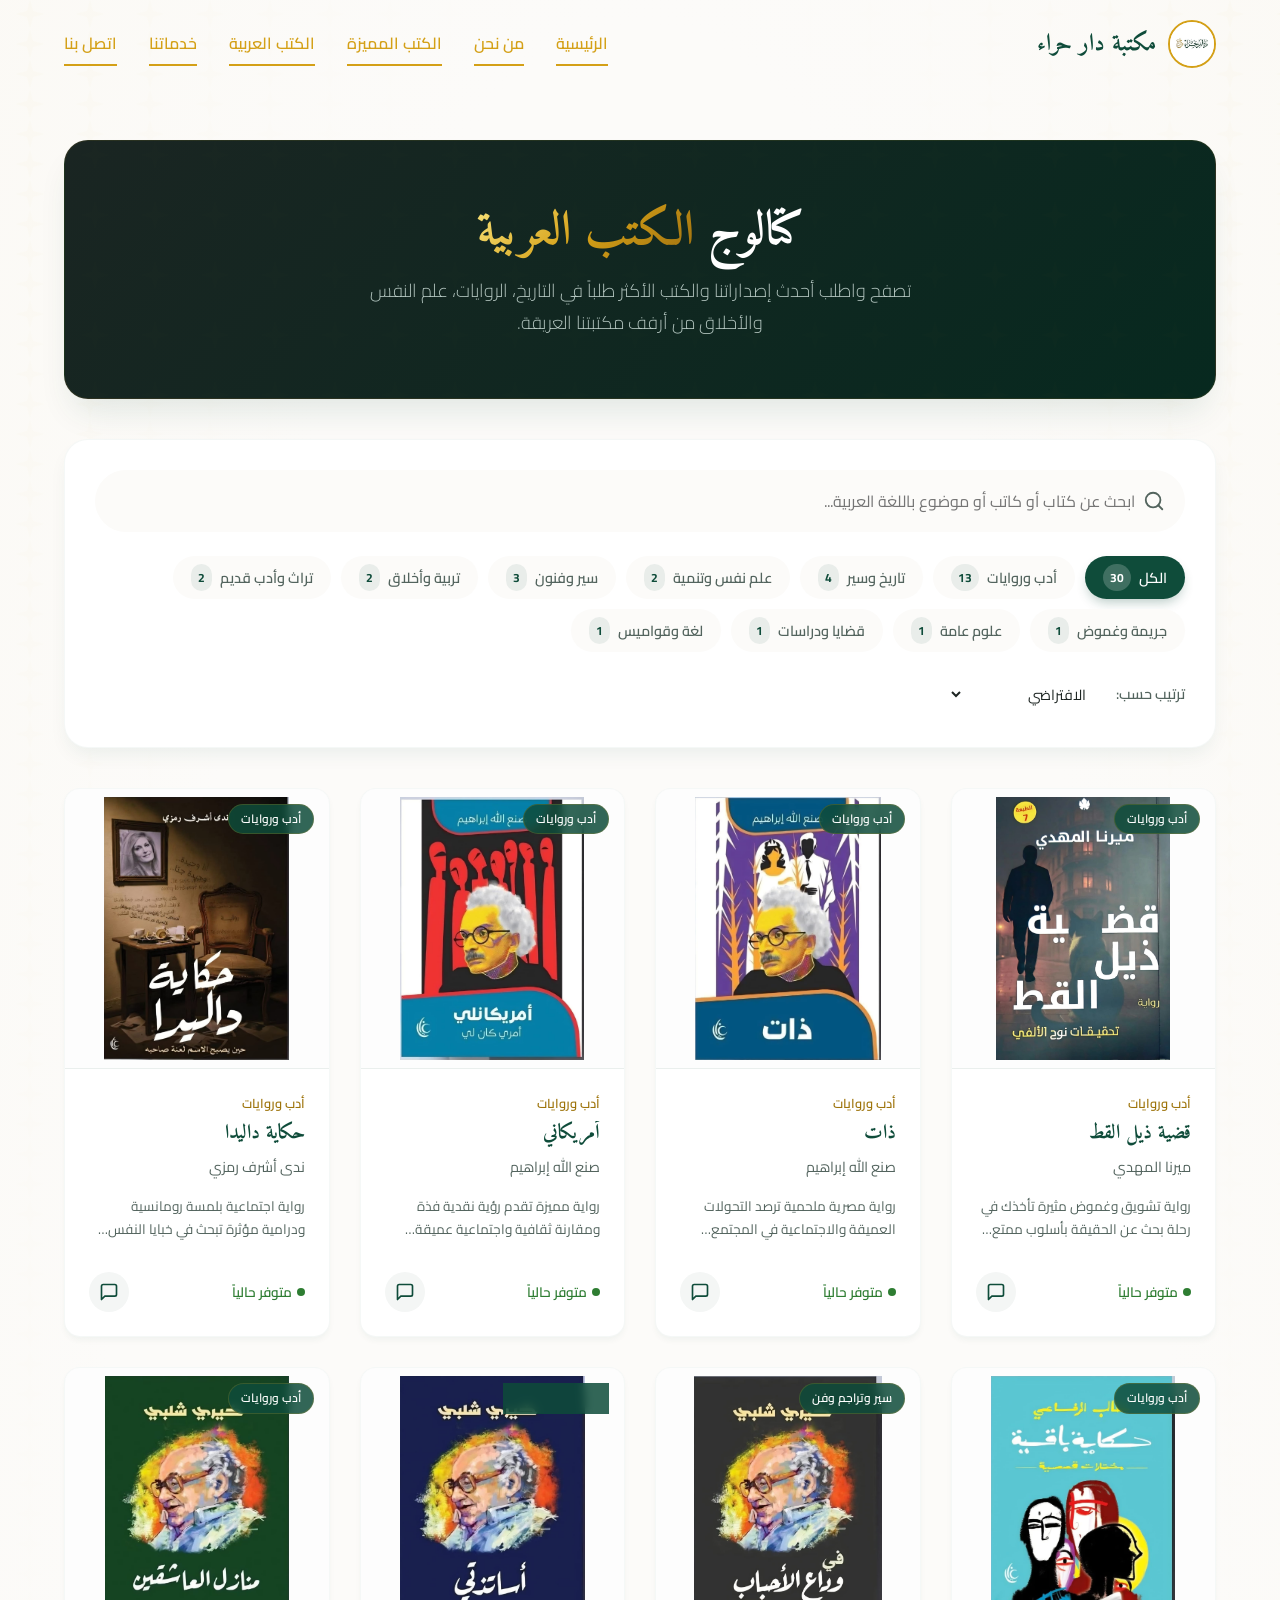
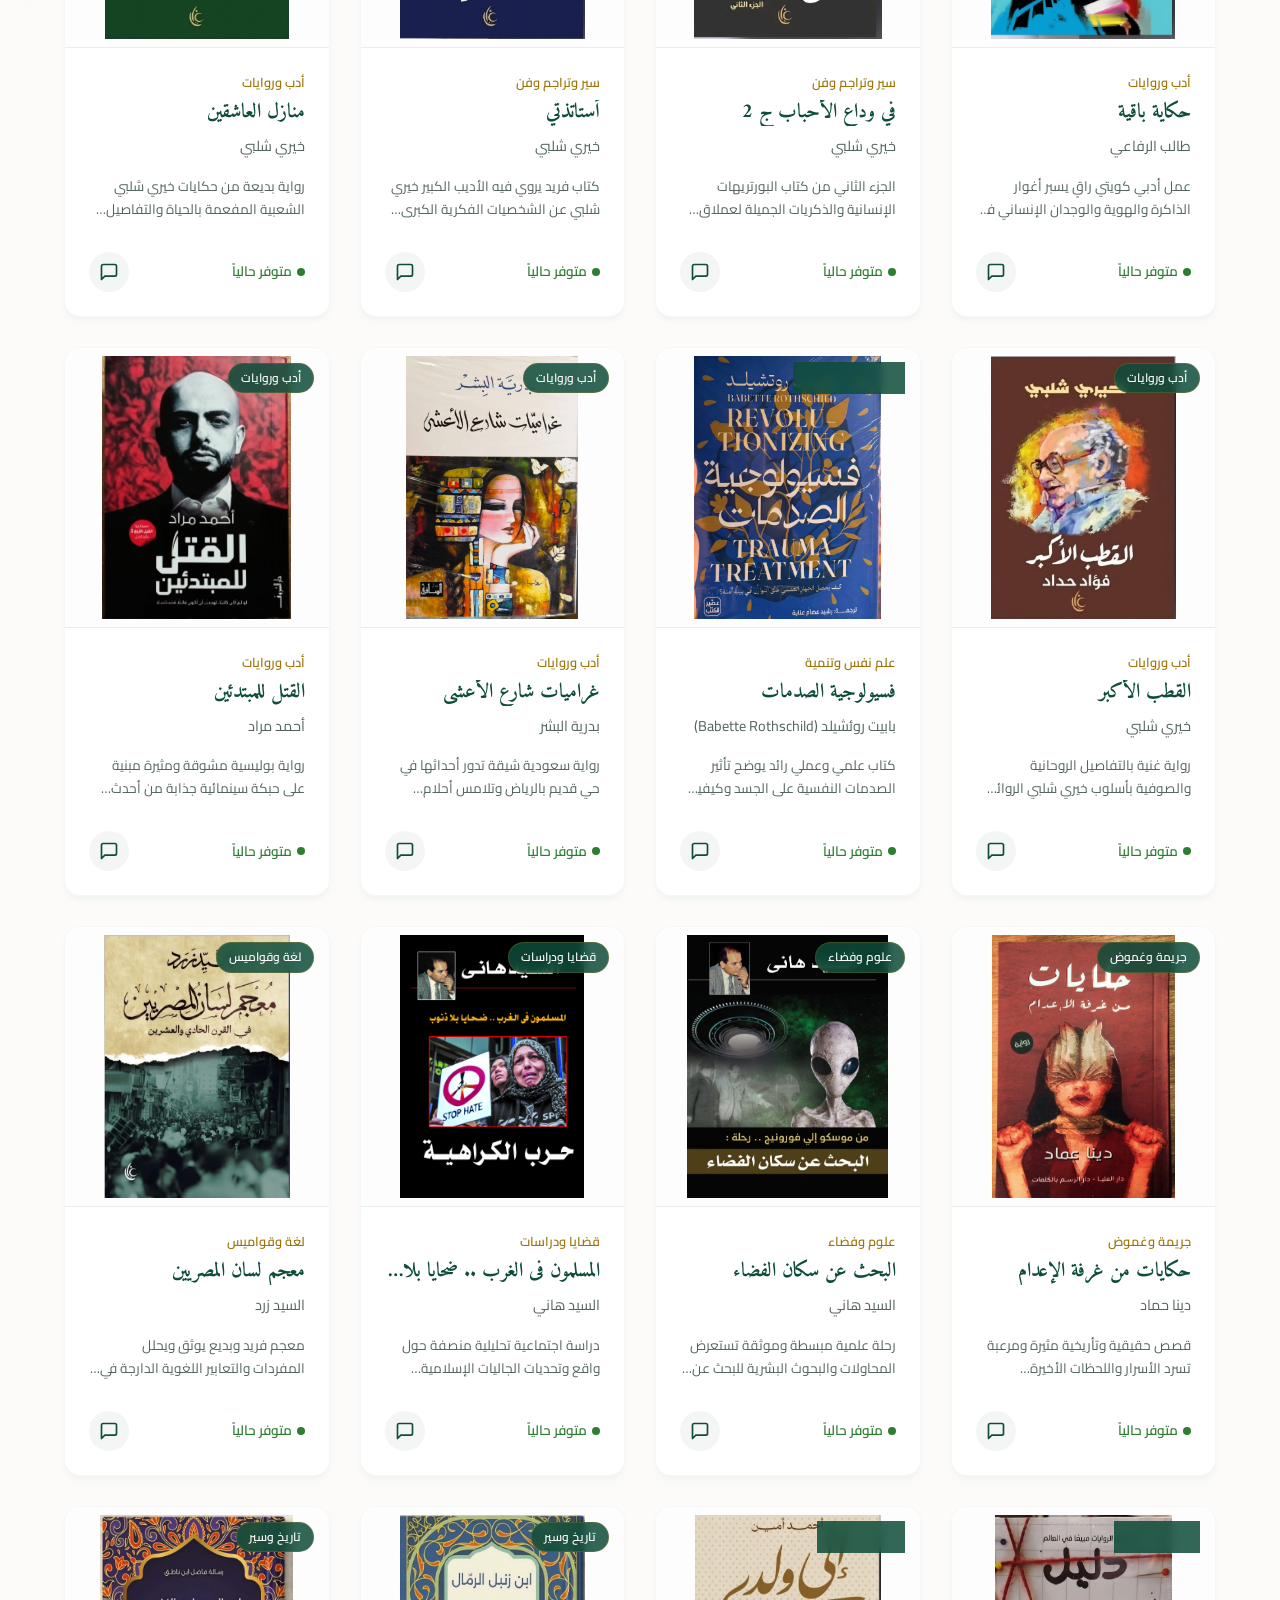
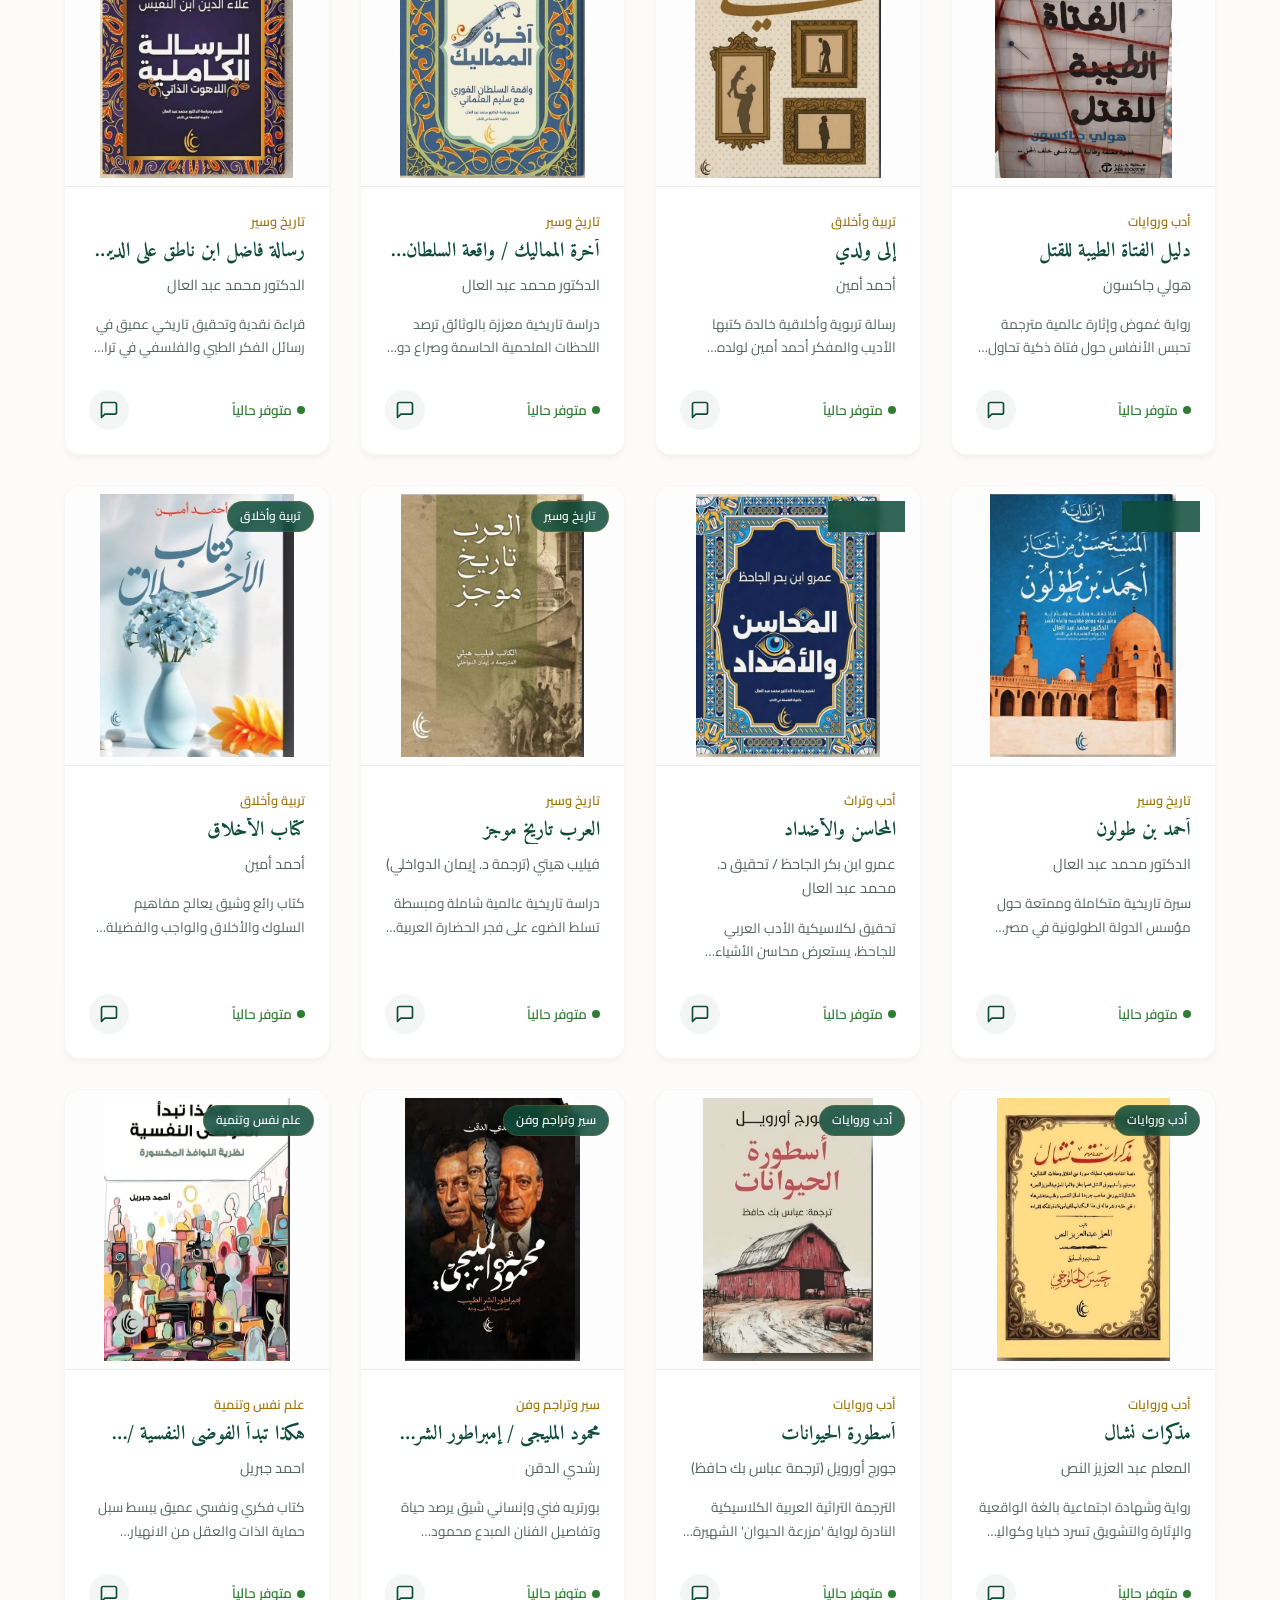
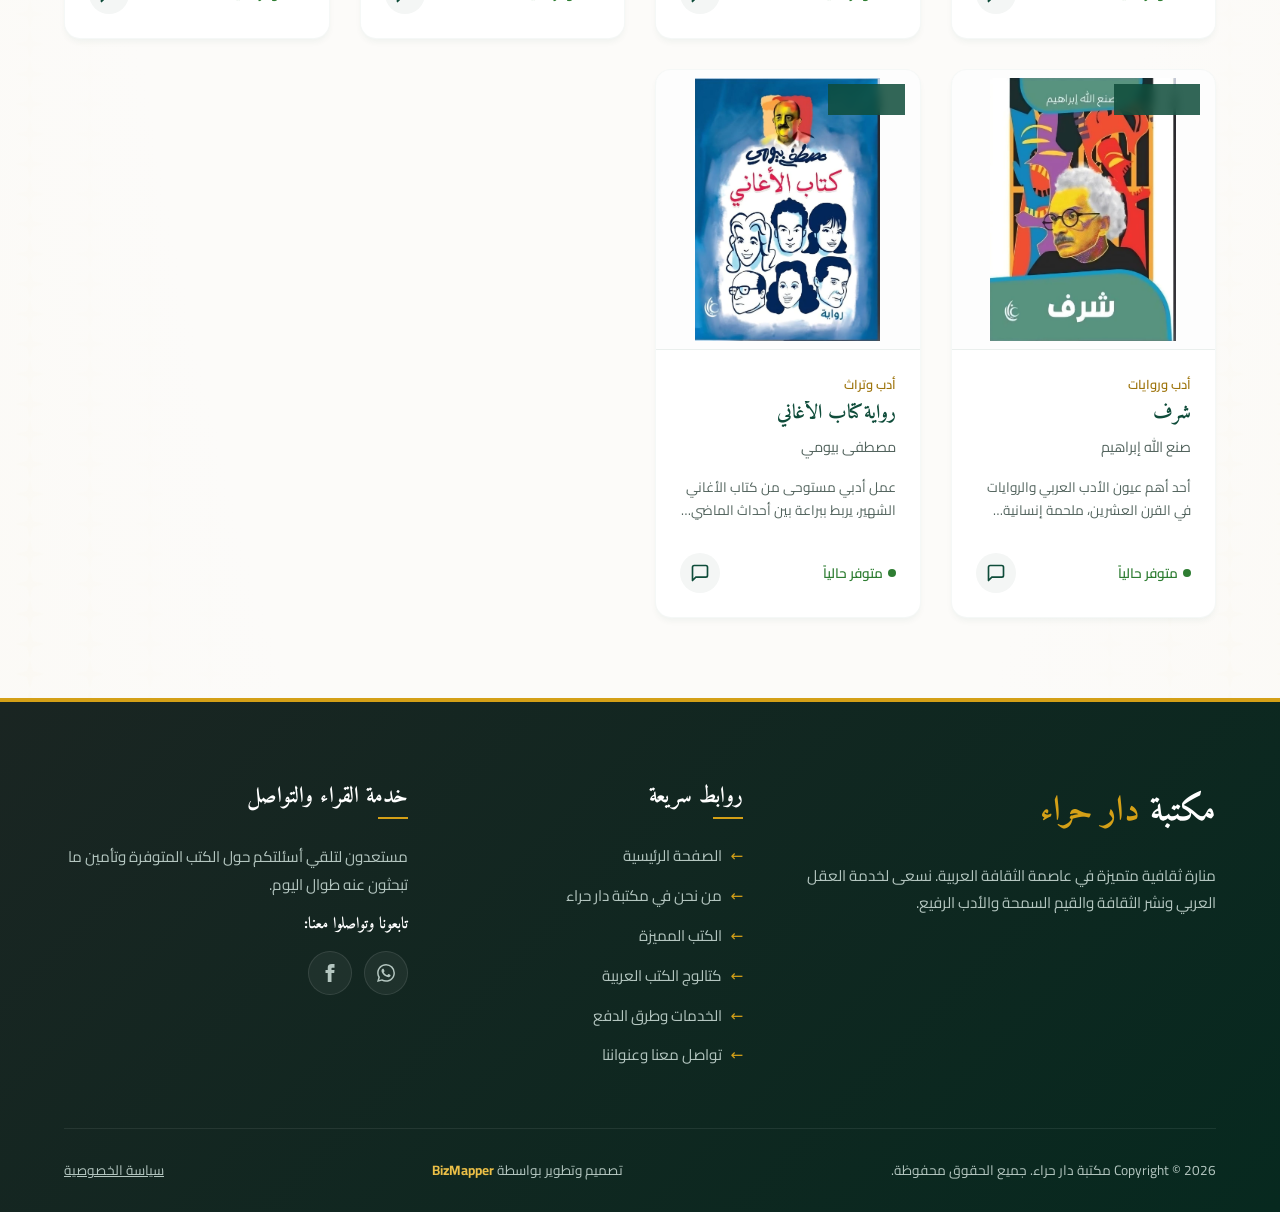
==== commit 29a60c7f: "Logo Update logo, year, and hero button" ====
--- a/arabic-books.html
+++ b/arabic-books.html
@@ -20,7 +20,7 @@
   <meta property="og:type" content="website">
   <meta property="og:title" content="كتالوج الكتب العربية | مكتبة دار حراء">
   <meta property="og:description" content="تصفح واطلب أفضل الكتب والروايات العربية من مكتبة دار حراء بوسط القاهرة. نظام بحث سريع وفلترة تفاعلية.">
-  <meta property="og:image" content="Dar-Hara-Bookshop-Logo.jpeg">
+  <meta property="og:image" content="Dar-Hara-Logo-new.jpeg">
   <meta property="og:url" content="https://dar-hara-bookshop.github.io/arabic-books.html">
   <meta property="og:site_name" content="مكتبة دار حراء">
   <meta property="og:locale" content="ar_EG">
@@ -311,7 +311,7 @@
       
       <!-- شعار واسم المكتبة -->
       <a href="index.html" class="logo-wrapper" aria-label="مكتبة دار حراء - الصفحة الرئيسية">
-        <img src="Dar-Hara-Bookshop-Logo.jpeg" alt="شعار مكتبة دار حراء" class="logo-img" width="40" height="40">
+        <img src="Dar-Hara-Logo-new.jpeg" alt="شعار مكتبة دار حراء" class="logo-img" width="40" height="40">
         <span class="logo-text" style="font-size: 1.5rem; color: var(--primary-color);">مكتبة دار حراء</span>
       </a>
       
